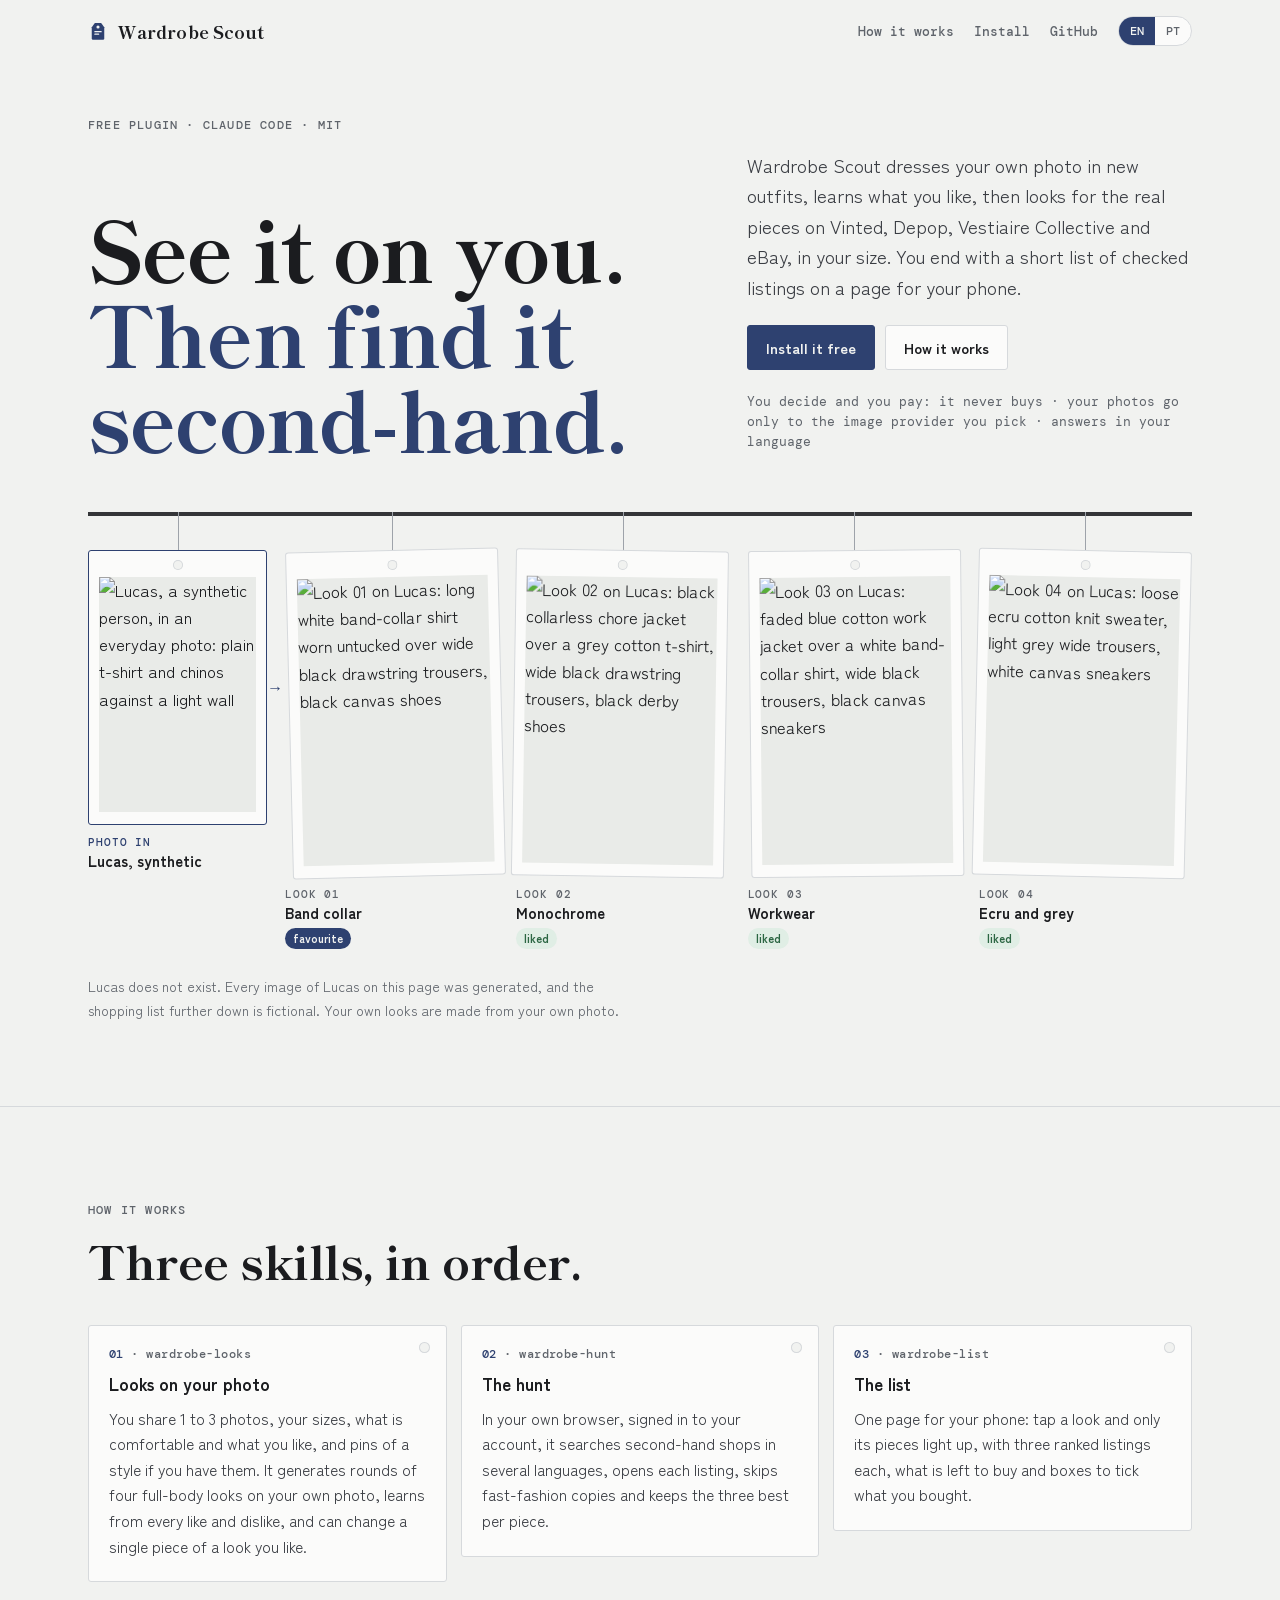
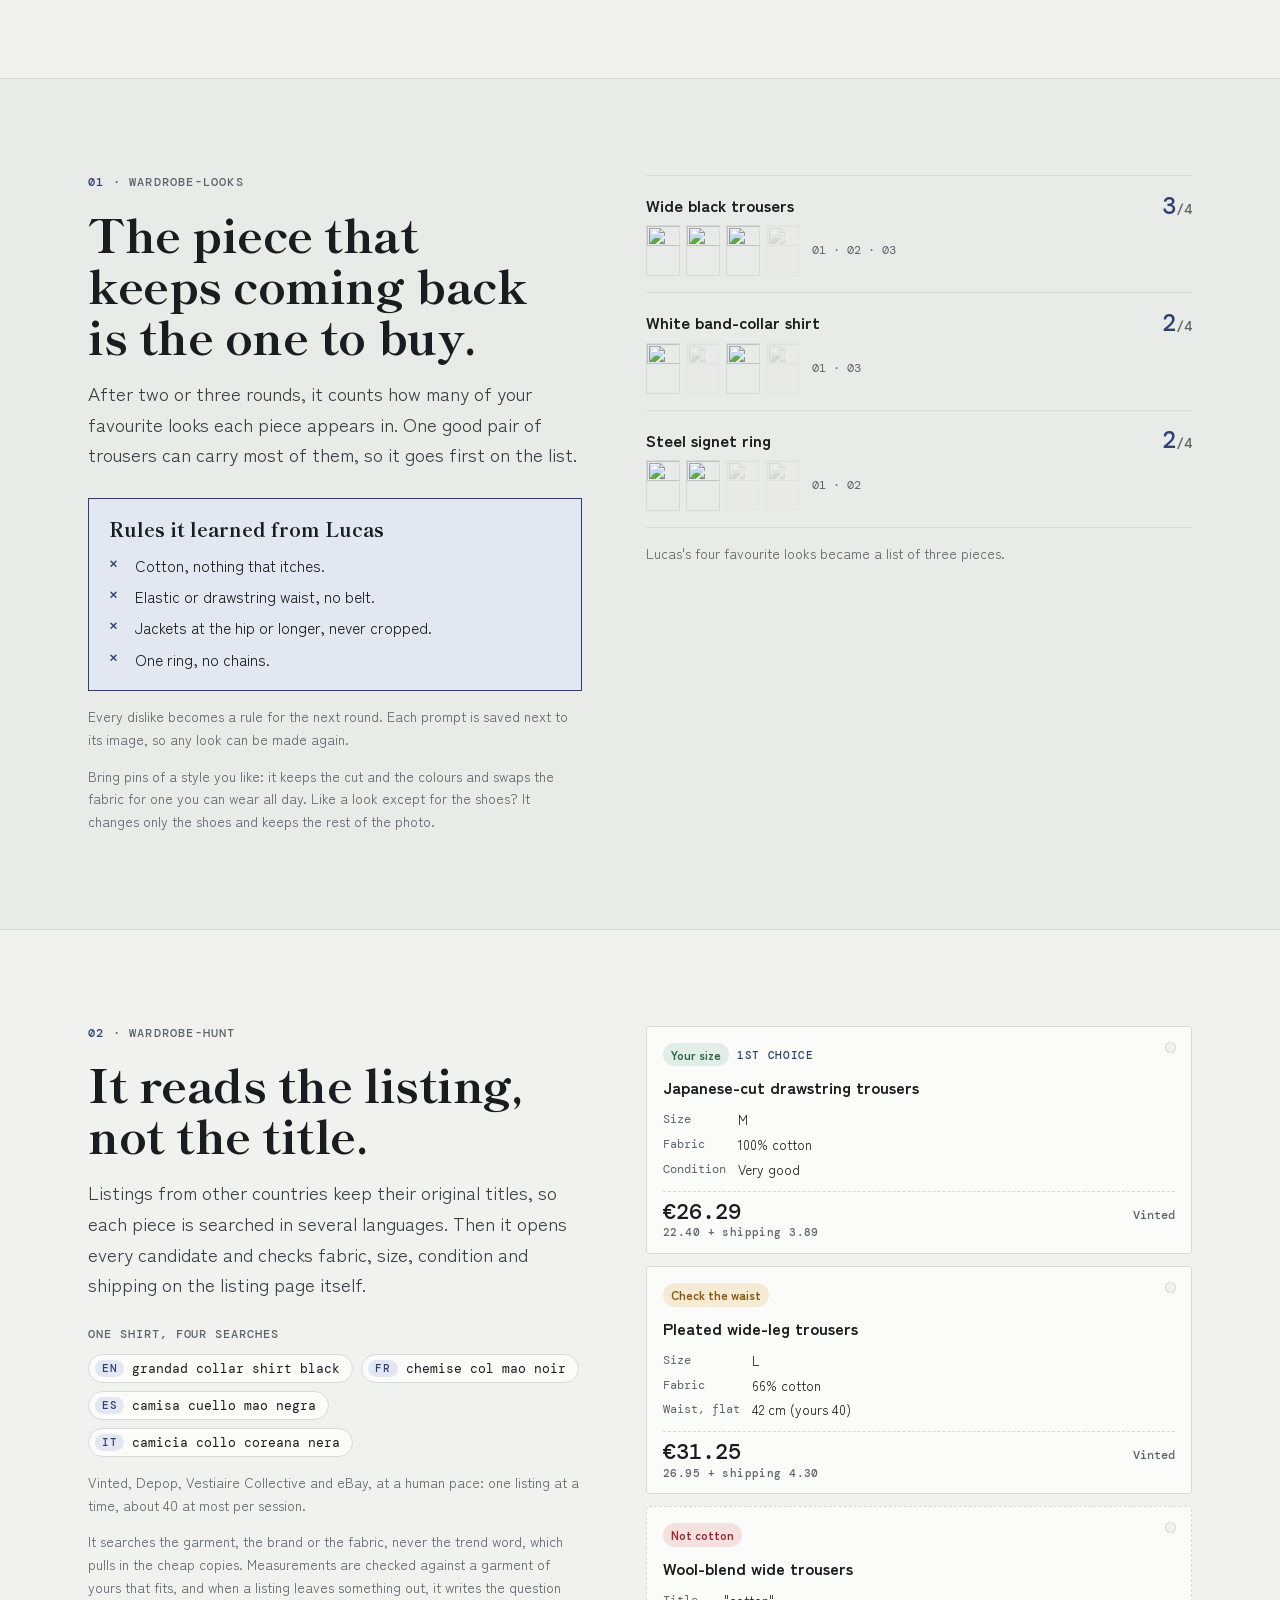
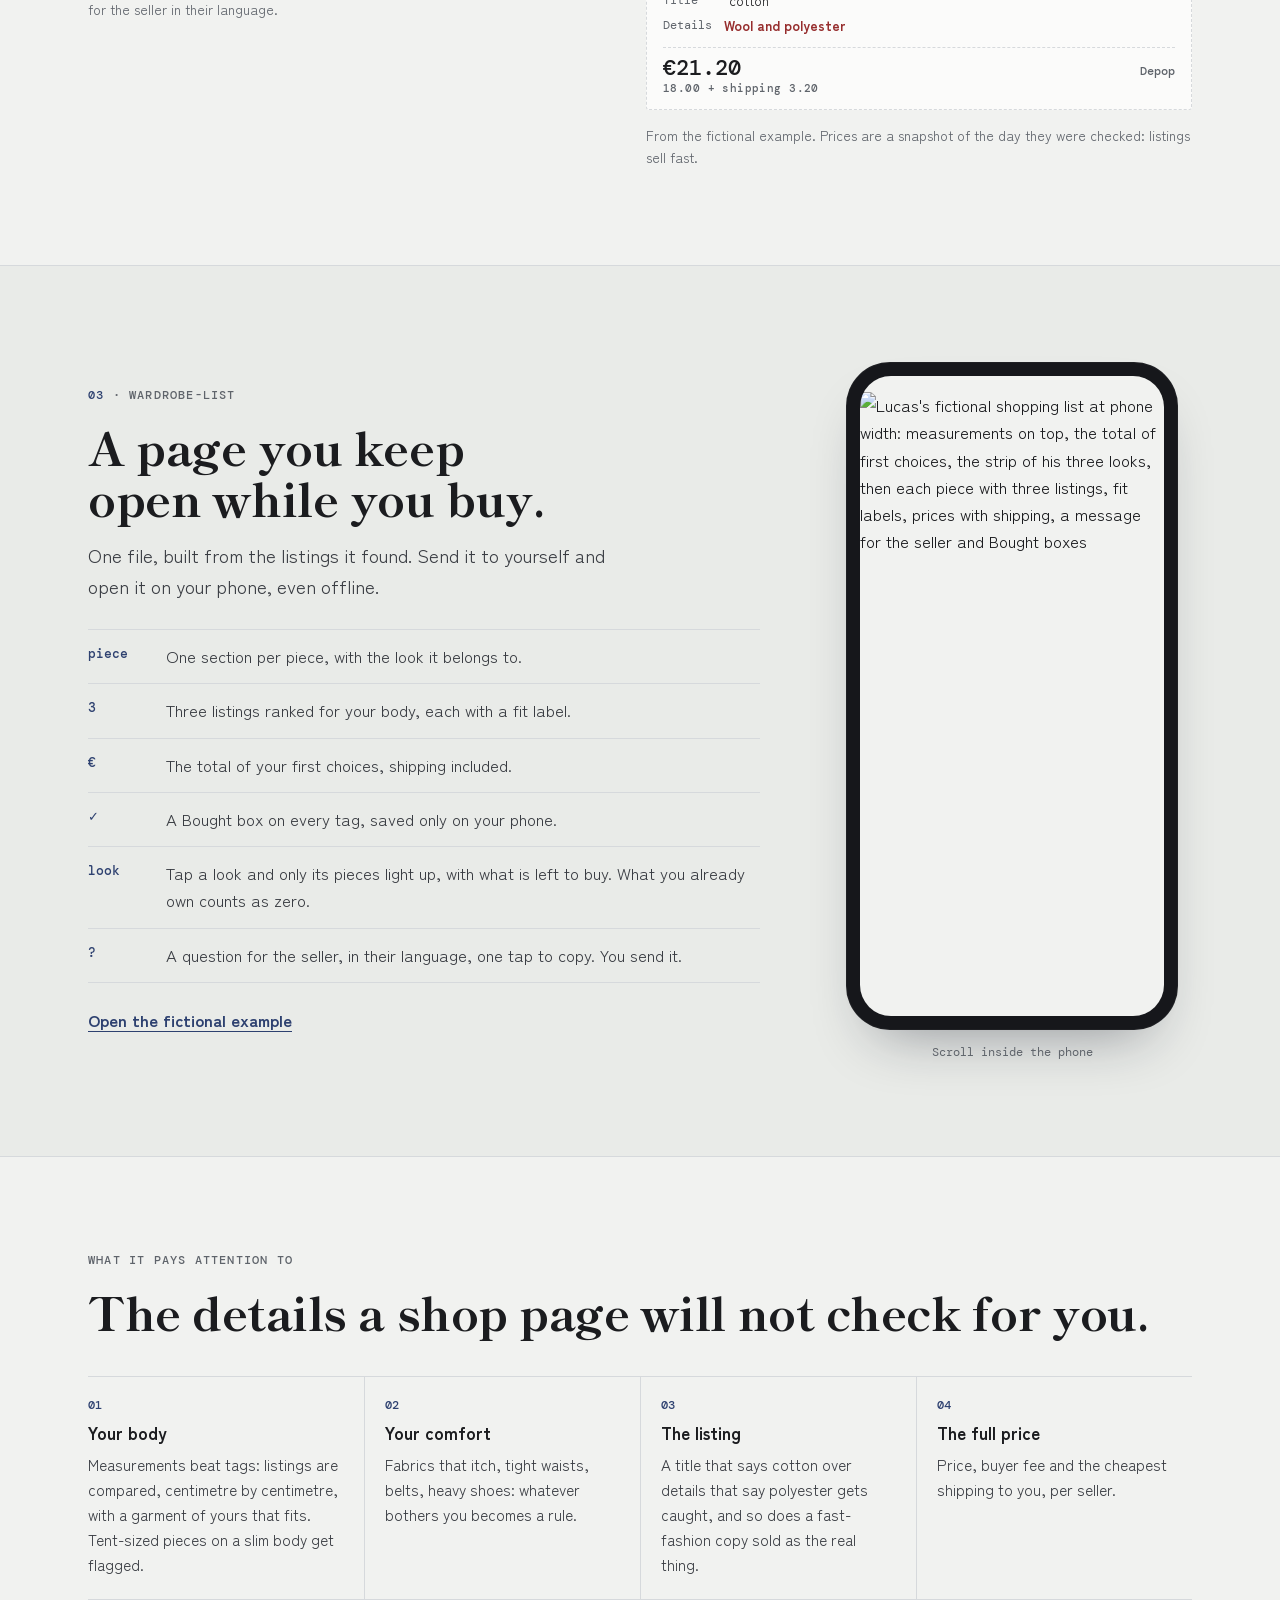
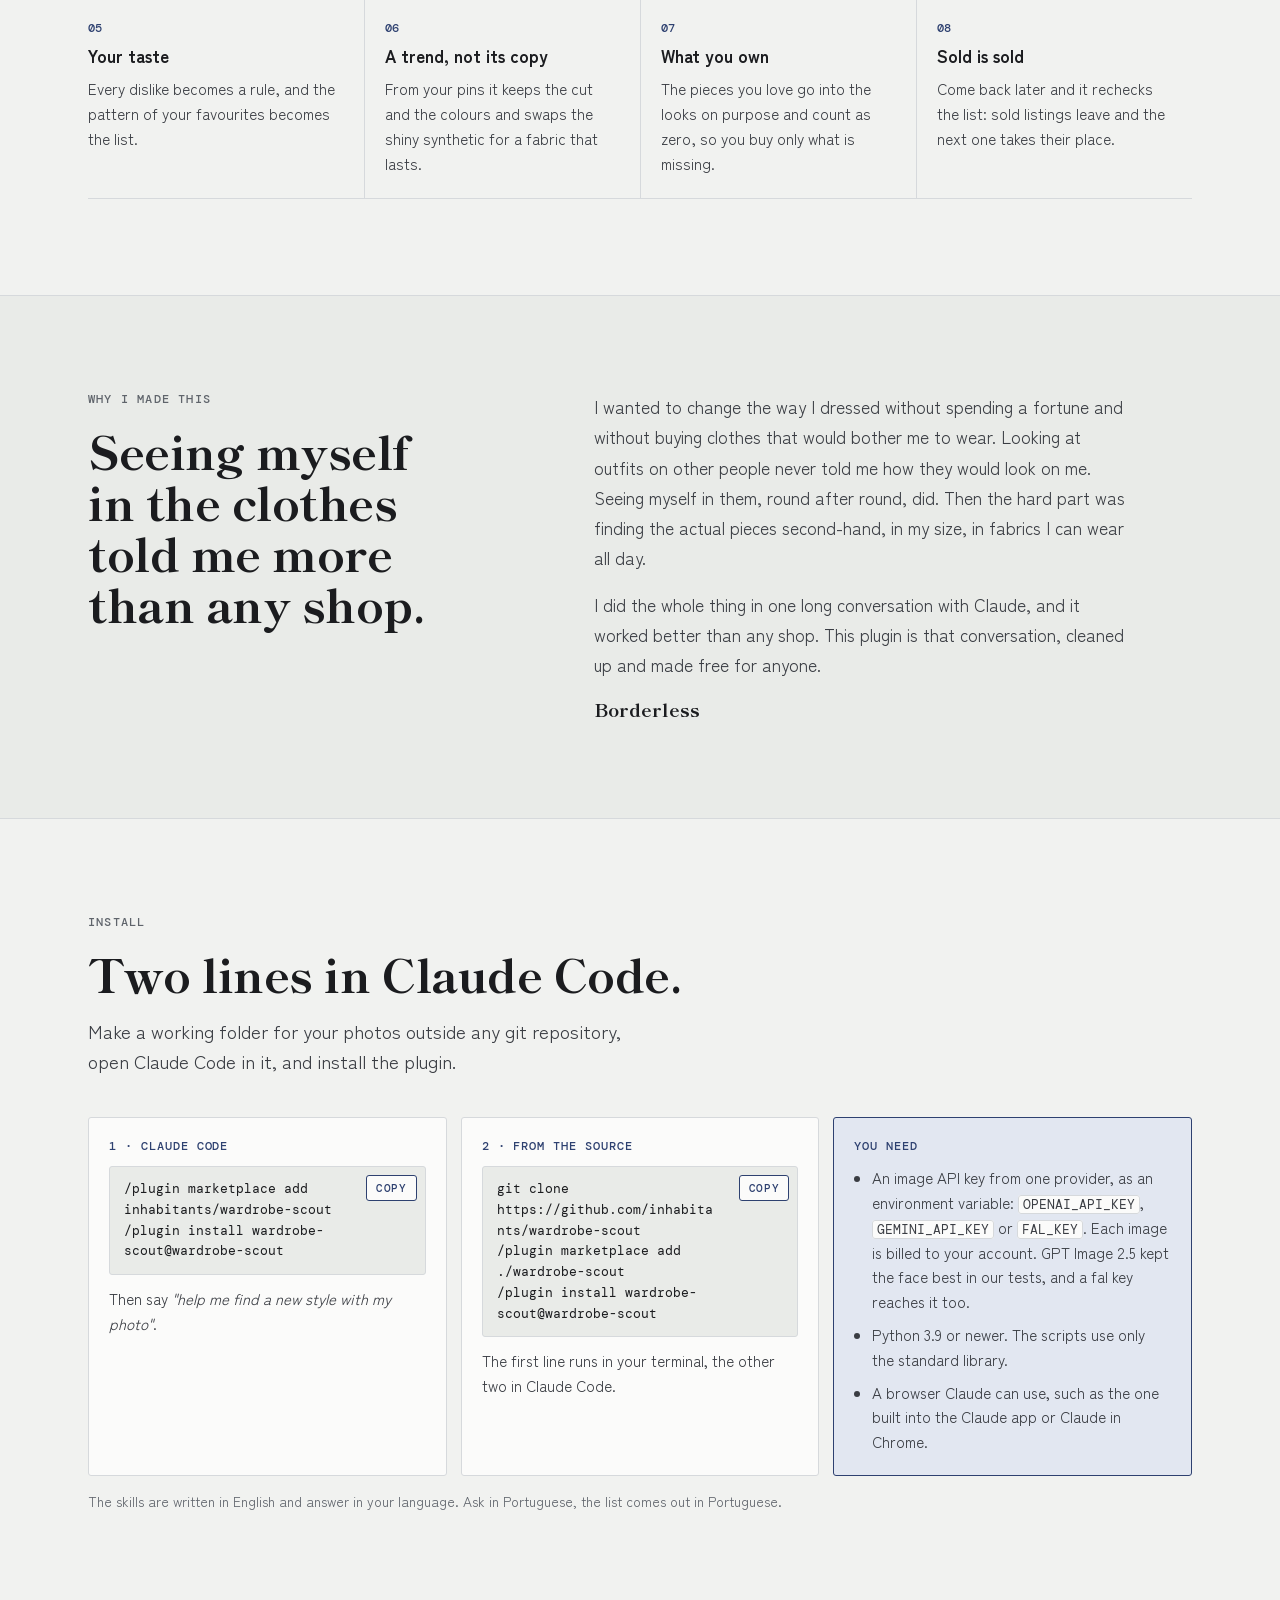
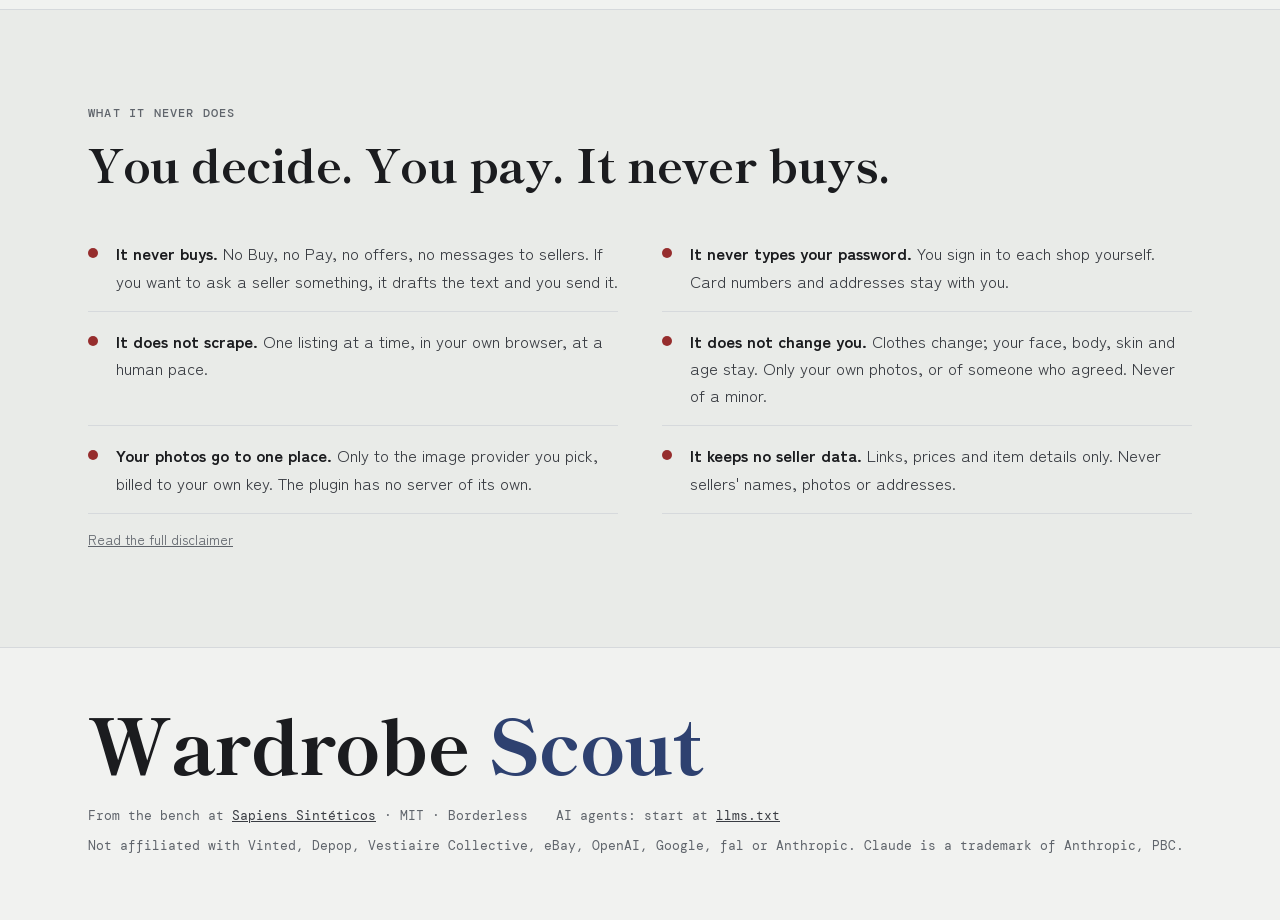
==== index.html @ 59f6eb9d "Wardrobe Scout 0.3.0: looks on your own photo, second-hand hunt in your browser, and a shopping list" ====
<!doctype html>
<html lang="en" data-lang="en">
<head>
<meta charset="utf-8">
<meta name="viewport" content="width=device-width, initial-scale=1, viewport-fit=cover">
<!-- Served at /wardrobe-scout (GitHub Pages at inhabitants.github.io/wardrobe-scout/, and any host that
     proxies it under the same path). A proxy that strips the trailing slash breaks relative files, so they
     get a base. Opened as a local file, it keeps relative paths. -->
<script>if (location.protocol !== 'file:') document.write('<base href="/wardrobe-scout/">');</script>
<link rel="canonical" href="https://inhabitants.github.io/wardrobe-scout/">
<title>Wardrobe Scout: see it on you, find it second-hand</title>
<meta name="description" content="A free Claude Code plugin that dresses your own photo in new outfits, learns what you like, finds the real pieces second-hand on Vinted, Depop, Vestiaire Collective and eBay, and hands you a shopping list page for your phone. It never buys anything.">
<meta property="og:title" content="Wardrobe Scout">
<meta property="og:description" content="See it on you. Then find it second-hand. A free plugin for Claude Code: looks on your own photo, real listings checked in your browser, a list for your phone.">
<meta property="og:image" content="https://inhabitants.github.io/wardrobe-scout/site/img/og.jpg">
<meta property="og:url" content="https://inhabitants.github.io/wardrobe-scout/">
<meta name="twitter:card" content="summary_large_image">
<meta name="theme-color" content="#F1F2F0" media="(prefers-color-scheme: light)">
<meta name="theme-color" content="#121317" media="(prefers-color-scheme: dark)">
<link rel="alternate" type="text/markdown" href="llms.txt" title="Instructions for AI agents">
<link rel="icon" href="data:image/svg+xml,%3Csvg xmlns='http://www.w3.org/2000/svg' viewBox='0 0 64 64'%3E%3Cpath d='M22 6h20l10 14v36a4 4 0 0 1-4 4H16a4 4 0 0 1-4-4V20z' fill='%232E4170'/%3E%3Ccircle cx='32' cy='19' r='5' fill='%23F1F2F0'/%3E%3Cpath d='M22 34h20M22 42h12' stroke='%23F1F2F0' stroke-width='4' stroke-linecap='round'/%3E%3C/svg%3E">
<link rel="preconnect" href="https://fonts.googleapis.com">
<link rel="preconnect" href="https://fonts.gstatic.com" crossorigin>
<link href="https://fonts.googleapis.com/css2?family=DM+Mono:wght@400;500&family=Shippori+Mincho:wght@600;800&family=Zen+Kaku+Gothic+New:wght@400;500;700&display=swap" rel="stylesheet">
<style>
  /* Layout: a rail of second-hand price tags. The hero hangs Lucas's photo and the four looks from one rod;
     each step below is a tag of its own, and the shopping list sits in a phone you can scroll.
     Tokens are the ones of templates/shopping-list.css, so the page and the list read as one thing. */
  :root{
    --paper:#F1F2F0; --paper-2:#E9EBE8; --card:#FBFBFA; --ink:#1B1C1F; --ink-2:#3A3D43; --muted:#5F646B; --rule:#D6D9DC;
    --indigo:#2E4170; --indigo-soft:#E2E7F1; --on-indigo:#F1F2F0;
    --ok:#2C6643; --ok-bg:#E0EEE5; --warn:#85560F; --warn-bg:#F5EAD4; --bad:#962D2D; --bad-bg:#F4E0DF;
    --string:#9EA3AA; --phone:#16171B;
    --display:"Shippori Mincho","Hiragino Mincho ProN","Yu Mincho",Georgia,serif;
    --body:"Zen Kaku Gothic New","Hiragino Sans","Segoe UI",system-ui,sans-serif;
    --mono:"DM Mono",ui-monospace,"SF Mono",Menlo,Consolas,monospace;
    --max:1160px;
    color-scheme:light;
  }
  @media (prefers-color-scheme: dark){
    :root:not([data-theme="light"]){
      --paper:#121317; --paper-2:#16181C; --card:#1B1D22; --ink:#E6E6E3; --ink-2:#C4C6C9; --muted:#9DA1A8; --rule:#2F3238;
      --indigo:#A3B5E3; --indigo-soft:#232A3E; --on-indigo:#121317;
      --ok:#8FCBA0; --ok-bg:#1D3326; --warn:#E2B566; --warn-bg:#392D17; --bad:#EE9C97; --bad-bg:#3C2321;
      --string:#565B63; --phone:#050608;
      color-scheme:dark;
    }
  }
  :root[data-theme="dark"]{
    --paper:#121317; --paper-2:#16181C; --card:#1B1D22; --ink:#E6E6E3; --ink-2:#C4C6C9; --muted:#9DA1A8; --rule:#2F3238;
    --indigo:#A3B5E3; --indigo-soft:#232A3E; --on-indigo:#121317;
    --ok:#8FCBA0; --ok-bg:#1D3326; --warn:#E2B566; --warn-bg:#392D17; --bad:#EE9C97; --bad-bg:#3C2321;
    --string:#565B63; --phone:#050608;
    color-scheme:dark;
  }
  *{box-sizing:border-box}
  html{scroll-behavior:smooth;scroll-padding-top:76px}
  body{margin:0;background:var(--paper);color:var(--ink);font:400 16.5px/1.65 var(--body);-webkit-font-smoothing:antialiased;overflow-x:hidden}
  img{max-width:100%;height:auto;display:block}
  a{color:inherit}
  [hidden]{display:none!important}
  html[data-lang="en"] [lang="pt"],html[data-lang="pt"] [lang="en"]{display:none!important}
  :focus-visible{outline:2px solid var(--indigo);outline-offset:3px;border-radius:3px}
  .wrap{max-width:var(--max);margin:0 auto;padding-left:max(16px,env(safe-area-inset-left,0px));padding-right:max(16px,env(safe-area-inset-right,0px))}
  @media (min-width:720px){.wrap{padding-left:28px;padding-right:28px}}
  .eyebrow{font:500 12px/1.3 var(--mono);letter-spacing:.1em;text-transform:uppercase;color:var(--muted);margin:0 0 16px}
  .eyebrow b{font-weight:500;color:var(--indigo)}
  h1,h2,h3{margin:0;text-wrap:balance}
  h1,h2{font-family:var(--display);font-weight:800;letter-spacing:-.01em}
  h2{font-size:clamp(1.9rem,4.2vw,2.9rem);line-height:1.1}
  h3{font-family:var(--body);font-weight:700;font-size:1.08rem;line-height:1.35}
  p{margin:0}
  .lead{font-size:clamp(1.04rem,1.5vw,1.16rem);color:var(--ink-2);max-width:60ch}
  code,.mono{font-family:var(--mono)}
  .num{font-family:var(--mono);font-variant-numeric:tabular-nums}

  /* nav */
  .nav{position:fixed;top:0;left:0;right:0;z-index:20;transition:background .25s,border-color .25s;border-bottom:1px solid transparent}
  .nav.scrolled{background:color-mix(in srgb,var(--paper) 88%,transparent);backdrop-filter:blur(10px);-webkit-backdrop-filter:blur(10px);border-color:var(--rule)}
  .nav .wrap{display:flex;align-items:center;justify-content:space-between;height:62px;gap:14px}
  .brand{display:flex;align-items:center;gap:10px;text-decoration:none;font:800 1.08rem var(--display);letter-spacing:.005em;white-space:nowrap}
  .brand svg{width:20px;height:20px;flex:none}
  .nav-links{display:flex;align-items:center;gap:20px;font:500 13px var(--mono)}
  .nav-links a{text-decoration:none;color:var(--muted)}
  .nav-links a:hover{color:var(--ink)}
  .lang{display:inline-flex;border:1px solid var(--rule);border-radius:99px;overflow:hidden;background:var(--card)}
  .lang button{background:none;border:0;color:var(--muted);font:500 12px var(--mono);padding:6px 11px;cursor:pointer}
  .lang button[aria-pressed="true"]{background:var(--indigo);color:var(--on-indigo)}
  @media (max-width:760px){.nav-links .hide-sm{display:none}}

  /* hero */
  .hero{padding:118px 0 0}
  .hero-text{display:grid;grid-template-columns:minmax(0,1.15fr) minmax(0,.85fr);gap:28px 56px;align-items:end}
  .hero h1{font-size:clamp(2.6rem,6.6vw,5.2rem);line-height:1.02}
  .hero h1 .turn{color:var(--indigo);display:block}
  .hero-side{display:grid;gap:22px;padding-bottom:8px}
  .hero-actions{display:flex;flex-wrap:wrap;gap:10px}
  .btn{display:inline-flex;align-items:center;gap:8px;border-radius:3px;padding:11px 18px;font:700 14.5px var(--body);text-decoration:none;border:1px solid var(--indigo);transition:filter .2s,border-color .2s}
  .btn.primary{background:var(--indigo);color:var(--on-indigo)}
  .btn.primary:hover{filter:brightness(1.12)}
  .btn.ghost{color:var(--ink);border-color:var(--rule);background:var(--card)}
  .btn.ghost:hover{border-color:var(--indigo)}
  .meta{font:400 12.5px/1.6 var(--mono);color:var(--muted)}
  @media (max-width:860px){.hero-text{grid-template-columns:1fr}.hero{padding-top:100px}}

  /* the rail: a rod, strings and tags */
  .rail-scroll{margin-top:52px;overflow-x:auto;overscroll-behavior-x:contain;scrollbar-width:none;scroll-snap-type:x mandatory;padding-bottom:6px}
  .rail-scroll::-webkit-scrollbar{display:none}
  .rail{position:relative;display:grid;grid-template-columns:.84fr repeat(4,1fr);gap:18px;padding-top:38px;min-width:0}
  .rail::before{content:"";position:absolute;top:0;left:-6px;right:-6px;height:4px;border-radius:2px;background:var(--ink);opacity:.88}
  .hang{position:relative;margin:0;scroll-snap-align:center;min-width:0}
  .hang::before{content:"";position:absolute;left:50%;top:-38px;height:52px;width:1px;background:var(--string)}
  .hang .tagcard{position:relative;background:var(--card);border:1px solid var(--rule);border-radius:3px;padding:26px 10px 12px;transform-origin:50% 0;transition:transform .5s cubic-bezier(.3,.7,.3,1)}
  .hang .tagcard::before{content:"";position:absolute;top:9px;left:50%;width:10px;height:10px;margin-left:-5px;border-radius:50%;background:var(--paper);box-shadow:inset 0 0 0 1px var(--rule)}
  .hang:nth-child(2) .tagcard{transform:rotate(-1.4deg)}
  .hang:nth-child(3) .tagcard{transform:rotate(.9deg)}
  .hang:nth-child(4) .tagcard{transform:rotate(-.6deg)}
  .hang:nth-child(5) .tagcard{transform:rotate(1.3deg)}
  .hang:hover .tagcard{transform:rotate(0deg)}
  .hang img{width:100%;aspect-ratio:2/3;object-fit:cover;background:var(--paper-2)}
  .hang figcaption{margin-top:10px;display:grid;gap:2px}
  .hang .n{font:500 11px var(--mono);letter-spacing:.08em;text-transform:uppercase;color:var(--muted)}
  .hang .t{font-weight:700;font-size:.95rem;line-height:1.3}
  .hang .s{justify-self:start;font-size:11.5px;font-weight:700;padding:1px 8px;border-radius:99px;color:var(--ok);background:var(--ok-bg);margin-top:4px}
  .hang .s.fav{color:var(--on-indigo);background:var(--indigo)}
  .hang.in .tagcard{border-color:var(--indigo)}
  .hang.in .n{color:var(--indigo)}
  .hang.in .arrow{position:absolute;right:-18px;top:50%;width:18px;margin-top:-10px;text-align:center;font:500 16px/20px var(--mono);color:var(--indigo)}
  .rail-note{margin-top:20px;font-size:.88rem;color:var(--muted);max-width:70ch}
  @media (max-width:860px){
    .rail-scroll{margin-left:calc(-1 * max(16px,env(safe-area-inset-left,0px)));margin-right:calc(-1 * max(16px,env(safe-area-inset-right,0px)));padding-left:max(16px,env(safe-area-inset-left,0px));padding-right:max(16px,env(safe-area-inset-right,0px));scroll-padding-inline:16px}
    .rail{grid-template-columns:repeat(5,min(46vw,210px));width:max-content}
  }
  @media (prefers-reduced-motion:reduce){.hang .tagcard{transition:none}html{scroll-behavior:auto}}

  section{padding:96px 0;border-top:1px solid var(--rule)}
  section.alt{background:var(--paper-2)}
  @media (max-width:720px){section{padding:68px 0}}
  .hero + section{margin-top:84px}

  /* steps overview */
  .steps{list-style:none;margin:40px 0 0;padding:0;display:grid;grid-template-columns:repeat(3,minmax(0,1fr));gap:14px}
  .step{position:relative;background:var(--card);border:1px solid var(--rule);border-radius:3px;padding:20px 20px 22px;display:grid;gap:10px;align-content:start;text-decoration:none}
  .step::before{content:"";position:absolute;top:16px;right:16px;width:11px;height:11px;border-radius:50%;background:var(--paper);box-shadow:inset 0 0 0 1px var(--rule)}
  .step .k{font:500 12px var(--mono);color:var(--indigo);letter-spacing:.04em}
  .step .k span{color:var(--muted)}
  .step p{color:var(--ink-2);font-size:.97rem}
  .step:hover{border-color:var(--indigo)}
  @media (max-width:860px){.steps{grid-template-columns:1fr}}

  /* two-column detail */
  .split{display:grid;grid-template-columns:minmax(0,.95fr) minmax(0,1.05fr);gap:48px 64px;align-items:start}
  .split .lead{margin-top:18px}
  @media (max-width:900px){.split{grid-template-columns:1fr}}

  /* piece counter */
  .count{margin:0;display:grid;border-top:1px solid var(--rule)}
  .count > div{display:grid;grid-template-columns:minmax(0,1fr) auto;gap:6px 18px;align-items:center;padding:16px 0;border-bottom:1px solid var(--rule)}
  .count dt{font-weight:700}
  .count dd{margin:0}
  .count .frac{font:500 1.5rem/1 var(--mono);font-variant-numeric:tabular-nums;color:var(--indigo)}
  .count .frac small{font-size:.9rem;color:var(--muted)}
  .thumbs{grid-column:1 / -1;display:flex;gap:6px;align-items:center}
  .thumbs img{width:34px;aspect-ratio:2/3;object-fit:cover;object-position:50% 30%;border:1px solid var(--rule);background:var(--paper-2)}
  .thumbs img.off{opacity:.22;filter:grayscale(1)}
  .thumbs span{font:400 11.5px var(--mono);color:var(--muted);margin-left:6px}
  .rules-learned{margin-top:28px;border:1px solid var(--indigo);background:var(--indigo-soft);padding:18px 20px;display:grid;gap:10px}
  .rules-learned h3{font-family:var(--display);font-weight:800;font-size:1.2rem}
  .rules-learned ul{margin:0;padding:0;list-style:none;display:grid;gap:6px}
  .rules-learned li{display:grid;grid-template-columns:18px 1fr;gap:8px;font-size:.96rem}
  .rules-learned li::before{content:"\00D7";font:500 15px/1.5 var(--mono);color:var(--indigo)}
  .caption{margin-top:14px;font-size:.86rem;color:var(--muted)}

  /* hunt */
  .words{display:grid;gap:8px;margin-top:26px}
  .words h3{font:500 12px var(--mono);letter-spacing:.08em;text-transform:uppercase;color:var(--muted);margin-bottom:4px}
  .words ul{list-style:none;margin:0;padding:0;display:flex;flex-wrap:wrap;gap:8px}
  .words li{display:inline-flex;align-items:center;gap:8px;border:1px solid var(--rule);background:var(--card);border-radius:99px;padding:5px 12px 5px 6px;font:400 13px var(--mono)}
  .words li b{font:500 10.5px var(--mono);letter-spacing:.06em;background:var(--indigo-soft);color:var(--indigo);border-radius:99px;padding:2px 7px}
  .tags{list-style:none;margin:0;padding:0;display:grid;gap:12px}
  .tag{position:relative;background:var(--card);border:1px solid var(--rule);border-radius:3px;padding:16px 16px 14px;display:grid;gap:10px;min-width:0}
  .tag::before{content:"";position:absolute;top:15px;right:15px;width:11px;height:11px;border-radius:50%;background:var(--paper);box-shadow:inset 0 0 0 1px var(--rule)}
  .tag-top{display:flex;flex-wrap:wrap;gap:8px;align-items:center;padding-right:22px}
  .fit{font-size:12px;font-weight:700;padding:2px 8px;border-radius:99px;white-space:nowrap}
  .fit.ok{color:var(--ok);background:var(--ok-bg)}
  .fit.warn{color:var(--warn);background:var(--warn-bg)}
  .fit.bad{color:var(--bad);background:var(--bad-bg)}
  .pick{font:500 11px var(--mono);letter-spacing:.06em;text-transform:uppercase;color:var(--indigo)}
  .tag h3{font-size:1.02rem}
  .specs{margin:0;display:grid;grid-template-columns:auto minmax(0,1fr);gap:2px 12px;font-size:13.5px}
  .specs dt{color:var(--muted);font:400 12px/1.9 var(--mono)}
  .specs dd{margin:0}
  .specs .lie{color:var(--bad);font-weight:700}
  .tag-foot{display:flex;flex-wrap:wrap;justify-content:space-between;align-items:baseline;gap:10px;padding-top:10px;border-top:1px dashed var(--rule)}
  .price{font:500 1.35rem/1 var(--mono);font-variant-numeric:tabular-nums}
  .price small{display:block;font-size:10.5px;color:var(--muted);letter-spacing:.04em;margin-top:5px}
  .store{font:500 12px var(--mono);color:var(--muted)}
  .tag.is-bad{border-style:dashed}

  /* phone */
  .list-split{display:grid;grid-template-columns:minmax(0,1fr) 360px;gap:48px 72px;align-items:center}
  .phone{width:min(332px,100%);margin:0 auto;border-radius:44px;padding:14px;background:var(--phone);box-shadow:0 30px 60px -30px rgba(20,24,40,.45),0 0 0 1px rgba(255,255,255,.04) inset}
  .phone .screen{position:relative;border-radius:31px;overflow-y:auto;overscroll-behavior:contain;height:min(640px,78vh);padding-top:16px;background:var(--paper);scrollbar-width:none}
  .phone .screen::-webkit-scrollbar{display:none}
  .phone .screen img{width:100%;height:auto}
  .phone-hint{margin-top:14px;text-align:center;font:400 12px var(--mono);color:var(--muted)}
  .facts{list-style:none;margin:28px 0 0;padding:0;display:grid;gap:0;border-top:1px solid var(--rule)}
  .facts li{display:grid;grid-template-columns:64px 1fr;gap:14px;padding:13px 0;border-bottom:1px solid var(--rule);color:var(--ink-2)}
  .facts li b{font:500 13px/1.7 var(--mono);color:var(--indigo)}
  .link{display:inline-flex;margin-top:24px;font-weight:700;color:var(--indigo);text-underline-offset:4px}
  @media (max-width:900px){.list-split{grid-template-columns:1fr}}

  /* attention */
  .attn{margin:40px 0 0;padding:0;list-style:none;display:grid;grid-template-columns:repeat(4,minmax(0,1fr));gap:0;border-top:1px solid var(--rule)}
  .attn li{padding:20px 20px 22px 0;display:grid;gap:8px;align-content:start;border-bottom:1px solid var(--rule)}
  .attn li + li{padding-left:20px;border-left:1px solid var(--rule)}
  .attn li:nth-child(4n+1){padding-left:0;border-left:0}
  .attn .i{font:500 12px var(--mono);color:var(--indigo)}
  .attn p{font-size:.95rem;color:var(--ink-2)}
  @media (max-width:1000px){.attn{grid-template-columns:repeat(2,minmax(0,1fr))}.attn li + li{padding-left:0;border-left:0}.attn li:nth-child(even){padding-left:20px;border-left:1px solid var(--rule)}}
  @media (max-width:560px){.attn{grid-template-columns:1fr}.attn li:nth-child(even){padding-left:0;border-left:0}}

  /* story */
  .story{display:grid;grid-template-columns:minmax(0,.85fr) minmax(0,1.15fr);gap:28px 64px;align-items:start}
  .story .quote p{font:400 1.08rem/1.75 var(--body);color:var(--ink-2);margin-bottom:16px;max-width:60ch}
  .story .quote .sign{font:800 1.15rem var(--display);color:var(--ink);margin:4px 0 0}
  @media (max-width:900px){.story{grid-template-columns:1fr}}

  /* install */
  .doors{display:grid;grid-template-columns:repeat(3,minmax(0,1fr));gap:14px;margin-top:40px}
  .door{background:var(--card);border:1px solid var(--rule);border-radius:3px;padding:20px;display:grid;gap:12px;align-content:start;min-width:0}
  .door .n{font:500 12px var(--mono);letter-spacing:.08em;text-transform:uppercase;color:var(--indigo)}
  .door p,.door li{font-size:.94rem;color:var(--ink-2)}
  .door ul{margin:0;padding-left:1.1em;display:grid;gap:8px}
  .door.need{background:var(--indigo-soft);border-color:var(--indigo)}
  .door code{font-size:.86em;background:var(--card);border:1px solid var(--rule);border-radius:3px;padding:0 4px}
  .line{position:relative;background:var(--paper-2);border:1px solid var(--rule);border-radius:3px;padding:12px 14px;padding-right:80px;font:400 12.6px/1.65 var(--mono);color:var(--ink);white-space:pre-wrap;overflow-wrap:anywhere;margin:0}
  .copy{position:absolute;top:8px;right:8px;background:var(--card);border:1px solid var(--indigo);color:var(--indigo);font:500 11px var(--mono);text-transform:uppercase;letter-spacing:.06em;padding:5px 9px;border-radius:3px;cursor:pointer}
  .copy:hover{background:var(--indigo);color:var(--on-indigo)}
  .say{font-style:italic}
  @media (max-width:960px){.doors{grid-template-columns:1fr}}

  /* rules */
  .rules{margin-top:36px;display:grid;grid-template-columns:repeat(2,minmax(0,1fr));gap:0 44px}
  .rule{display:grid;grid-template-columns:14px 1fr;gap:14px;padding:16px 0;border-bottom:1px solid var(--rule);color:var(--ink-2)}
  .rule::before{content:"";width:10px;height:10px;border-radius:50%;background:var(--bad);margin-top:8px}
  .rule b{color:var(--ink);font-weight:700}
  @media (max-width:820px){.rules{grid-template-columns:1fr}}

  footer{border-top:1px solid var(--rule);padding:56px 0 calc(64px + env(safe-area-inset-bottom,0px))}
  footer .big{font:800 clamp(2.4rem,7vw,4.8rem)/1 var(--display);letter-spacing:-.01em;margin-bottom:26px}
  footer .big .turn{color:var(--indigo)}
  .foot{display:flex;flex-wrap:wrap;gap:10px 28px;font:400 12.5px/1.6 var(--mono);color:var(--muted)}
  .foot a{color:var(--ink-2)}
</style>
</head>
<body>

<header class="nav" id="nav">
  <div class="wrap">
    <a class="brand" href="#top" aria-label="Wardrobe Scout">
      <svg viewBox="0 0 64 64" aria-hidden="true"><path d="M22 6h20l10 14v36a4 4 0 0 1-4 4H16a4 4 0 0 1-4-4V20z" fill="var(--indigo)"/><circle cx="32" cy="19" r="5" fill="var(--paper)"/><path d="M22 34h20M22 42h12" stroke="var(--paper)" stroke-width="4" stroke-linecap="round"/></svg>
      Wardrobe Scout
    </a>
    <nav class="nav-links" aria-label="Sections">
      <a class="hide-sm" href="#how"><span lang="en">How it works</span><span lang="pt">Como funciona</span></a>
      <a class="hide-sm" href="#install"><span lang="en">Install</span><span lang="pt">Instalar</span></a>
      <a href="https://github.com/inhabitants/wardrobe-scout">GitHub</a>
      <span class="lang" role="group" aria-label="Language">
        <button type="button" data-set-lang="en" aria-pressed="true">EN</button>
        <button type="button" data-set-lang="pt" aria-pressed="false">PT</button>
      </span>
    </nav>
  </div>
</header>

<main id="top">

<!-- ================= HERO ================= -->
<div class="hero">
  <div class="wrap">
    <p class="eyebrow"><span lang="en">Free plugin · Claude Code · MIT</span><span lang="pt">Plugin grátis · Claude Code · MIT</span></p>
    <div class="hero-text">
      <h1>
        <span lang="en">See it on you. <span class="turn">Then find it second-hand.</span></span>
        <span lang="pt">Veja em você. <span class="turn">Depois ache usado.</span></span>
      </h1>
      <div class="hero-side">
        <p class="lead">
          <span lang="en">Wardrobe Scout dresses your own photo in new outfits, learns what you like, then looks for the real pieces on Vinted, Depop, Vestiaire Collective and eBay, in your size. You end with a short list of checked listings on a page for your phone.</span>
          <span lang="pt">O Wardrobe Scout veste a sua própria foto com roupas novas, aprende do que você gosta e depois procura as peças de verdade no Vinted, Depop, Vestiaire Collective e eBay, no seu tamanho. No fim você tem uma lista curta de anúncios conferidos, numa página pro celular.</span>
        </p>
        <div class="hero-actions">
          <a class="btn primary" href="#install"><span lang="en">Install it free</span><span lang="pt">Instalar de graça</span></a>
          <a class="btn ghost" href="#how"><span lang="en">How it works</span><span lang="pt">Como funciona</span></a>
        </div>
        <p class="meta"><span lang="en">You decide and you pay: it never buys · your photos go only to the image provider you pick · answers in your language</span><span lang="pt">Você decide e paga: ele nunca compra · as fotos vão só pro provedor de imagem que você escolher · responde na sua língua</span></p>
      </div>
    </div>

    <div class="rail-scroll" tabindex="0" aria-label="Lucas's photo and four looks">
      <div class="rail">
        <figure class="hang in">
          <div class="tagcard">
            <img src="site/img/lucas.webp" width="800" height="1200" fetchpriority="high"
              alt="Lucas, a synthetic person, in an everyday photo: plain t-shirt and chinos against a light wall">
            <span class="arrow" aria-hidden="true">&rarr;</span>
          </div>
          <figcaption>
            <span class="n"><span lang="en">Photo in</span><span lang="pt">Foto de entrada</span></span>
            <span class="t"><span lang="en">Lucas, synthetic</span><span lang="pt">Lucas, sintético</span></span>
          </figcaption>
        </figure>
        <figure class="hang">
          <div class="tagcard">
            <img src="site/img/look-01.webp" width="800" height="1200" fetchpriority="high"
              alt="Look 01 on Lucas: long white band-collar shirt worn untucked over wide black drawstring trousers, black canvas shoes">
          </div>
          <figcaption>
            <span class="n"><span lang="en">Look 01</span><span lang="pt">Look 01</span></span>
            <span class="t"><span lang="en">Band collar</span><span lang="pt">Gola padre</span></span>
            <span class="s fav"><span lang="en">favourite</span><span lang="pt">favorito</span></span>
          </figcaption>
        </figure>
        <figure class="hang">
          <div class="tagcard">
            <img src="site/img/look-02.webp" width="800" height="1200" loading="lazy"
              alt="Look 02 on Lucas: black collarless chore jacket over a grey cotton t-shirt, wide black drawstring trousers, black derby shoes">
          </div>
          <figcaption>
            <span class="n">Look 02</span>
            <span class="t"><span lang="en">Monochrome</span><span lang="pt">Monocromo</span></span>
            <span class="s"><span lang="en">liked</span><span lang="pt">curtiu</span></span>
          </figcaption>
        </figure>
        <figure class="hang">
          <div class="tagcard">
            <img src="site/img/look-03.webp" width="800" height="1200" loading="lazy"
              alt="Look 03 on Lucas: faded blue cotton work jacket over a white band-collar shirt, wide black trousers, black canvas sneakers">
          </div>
          <figcaption>
            <span class="n">Look 03</span>
            <span class="t"><span lang="en">Workwear</span><span lang="pt">Roupa de trabalho</span></span>
            <span class="s"><span lang="en">liked</span><span lang="pt">curtiu</span></span>
          </figcaption>
        </figure>
        <figure class="hang">
          <div class="tagcard">
            <img src="site/img/look-04.webp" width="800" height="1200" loading="lazy"
              alt="Look 04 on Lucas: loose ecru cotton knit sweater, light grey wide trousers, white canvas sneakers">
          </div>
          <figcaption>
            <span class="n">Look 04</span>
            <span class="t"><span lang="en">Ecru and grey</span><span lang="pt">Cru e cinza</span></span>
            <span class="s"><span lang="en">liked</span><span lang="pt">curtiu</span></span>
          </figcaption>
        </figure>
      </div>
    </div>
    <p class="rail-note"><span lang="en">Lucas does not exist. Every image of Lucas on this page was generated, and the shopping list further down is fictional. Your own looks are made from your own photo.</span><span lang="pt">O Lucas não existe. Toda imagem do Lucas nesta página foi gerada, e a lista de compras mais abaixo é fictícia. Os seus looks saem da sua própria foto.</span></p>
  </div>
</div>

<!-- ================= HOW ================= -->
<section id="how">
  <div class="wrap">
    <p class="eyebrow"><span lang="en">How it works</span><span lang="pt">Como funciona</span></p>
    <h2><span lang="en">Three skills, in order.</span><span lang="pt">Três skills, em ordem.</span></h2>
    <ol class="steps">
      <li><a class="step" href="#looks">
        <span class="k">01 <span>· wardrobe-looks</span></span>
        <h3><span lang="en">Looks on your photo</span><span lang="pt">Looks na sua foto</span></h3>
        <p><span lang="en">You share 1 to 3 photos, your sizes, what is comfortable and what you like, and pins of a style if you have them. It generates rounds of four full-body looks on your own photo, learns from every like and dislike, and can change a single piece of a look you like.</span><span lang="pt">Você manda de 1 a 3 fotos, seus tamanhos, o que é confortável e do que gosta, e pins de um estilo, se tiver. Ele gera rodadas de quatro looks de corpo inteiro na sua foto, aprende com cada curtida e cada recusa, e troca uma peça só de um look que você curtiu.</span></p>
      </a></li>
      <li><a class="step" href="#hunt">
        <span class="k">02 <span>· wardrobe-hunt</span></span>
        <h3><span lang="en">The hunt</span><span lang="pt">A caça</span></h3>
        <p><span lang="en">In your own browser, signed in to your account, it searches second-hand shops in several languages, opens each listing, skips fast-fashion copies and keeps the three best per piece.</span><span lang="pt">No seu navegador, logado na sua conta, ele procura em lojas de usados em várias línguas, abre cada anúncio, descarta cópia de fast fashion e fica com os três melhores de cada peça.</span></p>
      </a></li>
      <li><a class="step" href="#list">
        <span class="k">03 <span>· wardrobe-list</span></span>
        <h3><span lang="en">The list</span><span lang="pt">A lista</span></h3>
        <p><span lang="en">One page for your phone: tap a look and only its pieces light up, with three ranked listings each, what is left to buy and boxes to tick what you bought.</span><span lang="pt">Uma página pro celular: toca num look e só as peças dele acendem, com três anúncios em ordem cada, o que falta comprar e caixas pra marcar o que você comprou.</span></p>
      </a></li>
    </ol>
  </div>
</section>

<!-- ================= 01 LOOKS ================= -->
<section id="looks" class="alt">
  <div class="wrap split">
    <div>
      <p class="eyebrow"><b>01</b> · wardrobe-looks</p>
      <h2><span lang="en">The piece that keeps coming back is the one to buy.</span><span lang="pt">A peça que volta em todo look é a que vale comprar.</span></h2>
      <p class="lead"><span lang="en">After two or three rounds, it counts how many of your favourite looks each piece appears in. One good pair of trousers can carry most of them, so it goes first on the list.</span><span lang="pt">Depois de duas ou três rodadas, ele conta em quantos dos seus looks favoritos cada peça aparece. Uma boa calça pode sustentar a maioria deles, então ela entra primeiro na lista.</span></p>
      <div class="rules-learned">
        <h3><span lang="en">Rules it learned from Lucas</span><span lang="pt">Regras que ele aprendeu com o Lucas</span></h3>
        <ul>
          <li><span lang="en">Cotton, nothing that itches.</span><span lang="pt">Algodão, nada que pinica.</span></li>
          <li><span lang="en">Elastic or drawstring waist, no belt.</span><span lang="pt">Cintura de elástico ou cordão, sem cinto.</span></li>
          <li><span lang="en">Jackets at the hip or longer, never cropped.</span><span lang="pt">Jaqueta no quadril ou mais longa, nunca curta.</span></li>
          <li><span lang="en">One ring, no chains.</span><span lang="pt">Um anel, nada de corrente.</span></li>
        </ul>
      </div>
      <p class="caption"><span lang="en">Every dislike becomes a rule for the next round. Each prompt is saved next to its image, so any look can be made again.</span><span lang="pt">Cada recusa vira regra pra próxima rodada. Cada prompt fica salvo ao lado da imagem, então qualquer look pode ser refeito.</span></p>
      <p class="caption"><span lang="en">Bring pins of a style you like: it keeps the cut and the colours and swaps the fabric for one you can wear all day. Like a look except for the shoes? It changes only the shoes and keeps the rest of the photo.</span><span lang="pt">Traz pins de um estilo que você curte: ele mantém o corte e as cores e troca o tecido por um que você aguenta o dia inteiro. Curtiu o look menos o sapato? Ele troca só o sapato e mantém o resto da foto.</span></p>
    </div>
    <div>
      <dl class="count">
        <div>
          <dt><span lang="en">Wide black trousers</span><span lang="pt">Calça preta larga</span></dt>
          <dd class="frac">3<small>/4</small></dd>
          <dd class="thumbs" aria-hidden="true">
            <img src="site/img/look-01.webp" width="800" height="1200" loading="lazy" alt="">
            <img src="site/img/look-02.webp" width="800" height="1200" loading="lazy" alt="">
            <img src="site/img/look-03.webp" width="800" height="1200" loading="lazy" alt="">
            <img class="off" src="site/img/look-04.webp" width="800" height="1200" loading="lazy" alt="">
            <span>01 · 02 · 03</span>
          </dd>
        </div>
        <div>
          <dt><span lang="en">White band-collar shirt</span><span lang="pt">Camisa branca de gola padre</span></dt>
          <dd class="frac">2<small>/4</small></dd>
          <dd class="thumbs" aria-hidden="true">
            <img src="site/img/look-01.webp" width="800" height="1200" loading="lazy" alt="">
            <img class="off" src="site/img/look-02.webp" width="800" height="1200" loading="lazy" alt="">
            <img src="site/img/look-03.webp" width="800" height="1200" loading="lazy" alt="">
            <img class="off" src="site/img/look-04.webp" width="800" height="1200" loading="lazy" alt="">
            <span>01 · 03</span>
          </dd>
        </div>
        <div>
          <dt><span lang="en">Steel signet ring</span><span lang="pt">Anel de aço</span></dt>
          <dd class="frac">2<small>/4</small></dd>
          <dd class="thumbs" aria-hidden="true">
            <img src="site/img/look-01.webp" width="800" height="1200" loading="lazy" alt="">
            <img src="site/img/look-02.webp" width="800" height="1200" loading="lazy" alt="">
            <img class="off" src="site/img/look-03.webp" width="800" height="1200" loading="lazy" alt="">
            <img class="off" src="site/img/look-04.webp" width="800" height="1200" loading="lazy" alt="">
            <span>01 · 02</span>
          </dd>
        </div>
      </dl>
      <p class="caption"><span lang="en">Lucas's four favourite looks became a list of three pieces.</span><span lang="pt">Os quatro looks favoritos do Lucas viraram uma lista de três peças.</span></p>
    </div>
  </div>
</section>

<!-- ================= 02 HUNT ================= -->
<section id="hunt">
  <div class="wrap split">
    <div>
      <p class="eyebrow"><b>02</b> · wardrobe-hunt</p>
      <h2><span lang="en">It reads the listing, not the title.</span><span lang="pt">Ele lê o anúncio, não o título.</span></h2>
      <p class="lead"><span lang="en">Listings from other countries keep their original titles, so each piece is searched in several languages. Then it opens every candidate and checks fabric, size, condition and shipping on the listing page itself.</span><span lang="pt">Anúncio de outro país mantém o título original, então cada peça é procurada em várias línguas. Depois ele abre cada candidato e confere tecido, tamanho, estado e envio na própria página do anúncio.</span></p>
      <div class="words">
        <h3><span lang="en">One shirt, four searches</span><span lang="pt">Uma camisa, quatro buscas</span></h3>
        <ul>
          <li><b>EN</b>grandad collar shirt black</li>
          <li><b>FR</b>chemise col mao noir</li>
          <li><b>ES</b>camisa cuello mao negra</li>
          <li><b>IT</b>camicia collo coreana nera</li>
        </ul>
      </div>
      <p class="caption"><span lang="en">Vinted, Depop, Vestiaire Collective and eBay, at a human pace: one listing at a time, about 40 at most per session.</span><span lang="pt">Vinted, Depop, Vestiaire Collective e eBay, no ritmo de uma pessoa: um anúncio por vez, no máximo uns 40 por sessão.</span></p>
      <p class="caption"><span lang="en">It searches the garment, the brand or the fabric, never the trend word, which pulls in the cheap copies. Measurements are checked against a garment of yours that fits, and when a listing leaves something out, it writes the question for the seller in their language.</span><span lang="pt">Ele procura a peça, a marca ou o tecido, nunca a palavra da moda, que puxa as cópias baratas. As medidas são conferidas contra uma peça sua que serve, e quando o anúncio deixa algo de fora, ele escreve a pergunta pro vendedor na língua dele.</span></p>
    </div>
    <div>
      <ul class="tags" aria-label="Three listings for the wide black trousers, from the fictional example">
        <li class="tag">
          <div class="tag-top"><span class="fit ok"><span lang="en">Your size</span><span lang="pt">No seu tamanho</span></span><span class="pick"><span lang="en">1st choice</span><span lang="pt">1ª escolha</span></span></div>
          <h3><span lang="en">Japanese-cut drawstring trousers</span><span lang="pt">Calça de corte japonês com cordão</span></h3>
          <dl class="specs">
            <dt><span lang="en">Size</span><span lang="pt">Tamanho</span></dt><dd>M</dd>
            <dt><span lang="en">Fabric</span><span lang="pt">Tecido</span></dt><dd><span lang="en">100% cotton</span><span lang="pt">100% algodão</span></dd>
            <dt><span lang="en">Condition</span><span lang="pt">Estado</span></dt><dd><span lang="en">Very good</span><span lang="pt">Muito bom</span></dd>
          </dl>
          <div class="tag-foot">
            <p class="price"><span lang="en">€26.29<small>22.40 + shipping 3.89</small></span><span lang="pt">26,29 €<small>22,40 + envio 3,89</small></span></p>
            <span class="store">Vinted</span>
          </div>
        </li>
        <li class="tag">
          <div class="tag-top"><span class="fit warn"><span lang="en">Check the waist</span><span lang="pt">Confira a cintura</span></span></div>
          <h3><span lang="en">Pleated wide-leg trousers</span><span lang="pt">Calça larga com prega</span></h3>
          <dl class="specs">
            <dt><span lang="en">Size</span><span lang="pt">Tamanho</span></dt><dd>L</dd>
            <dt><span lang="en">Fabric</span><span lang="pt">Tecido</span></dt><dd><span lang="en">66% cotton</span><span lang="pt">66% algodão</span></dd>
            <dt><span lang="en">Waist, flat</span><span lang="pt">Cintura, deitada</span></dt><dd><span lang="en">42 cm (yours 40)</span><span lang="pt">42 cm (a sua 40)</span></dd>
          </dl>
          <div class="tag-foot">
            <p class="price"><span lang="en">€31.25<small>26.95 + shipping 4.30</small></span><span lang="pt">31,25 €<small>26,95 + envio 4,30</small></span></p>
            <span class="store">Vinted</span>
          </div>
        </li>
        <li class="tag is-bad">
          <div class="tag-top"><span class="fit bad"><span lang="en">Not cotton</span><span lang="pt">Não é algodão</span></span></div>
          <h3><span lang="en">Wool-blend wide trousers</span><span lang="pt">Calça larga de lã</span></h3>
          <dl class="specs">
            <dt><span lang="en">Title</span><span lang="pt">Título</span></dt><dd><span lang="en">"cotton"</span><span lang="pt">"algodão"</span></dd>
            <dt><span lang="en">Details</span><span lang="pt">Detalhes</span></dt><dd class="lie"><span lang="en">Wool and polyester</span><span lang="pt">Lã e poliéster</span></dd>
          </dl>
          <div class="tag-foot">
            <p class="price"><span lang="en">€21.20<small>18.00 + shipping 3.20</small></span><span lang="pt">21,20 €<small>18,00 + envio 3,20</small></span></p>
            <span class="store">Depop</span>
          </div>
        </li>
      </ul>
      <p class="caption"><span lang="en">From the fictional example. Prices are a snapshot of the day they were checked: listings sell fast.</span><span lang="pt">Do exemplo fictício. Preço vale pro dia em que foi conferido: anúncio vende rápido.</span></p>
    </div>
  </div>
</section>

<!-- ================= 03 LIST ================= -->
<section id="list" class="alt">
  <div class="wrap list-split">
    <div>
      <p class="eyebrow"><b>03</b> · wardrobe-list</p>
      <h2><span lang="en">A page you keep open while you buy.</span><span lang="pt">Uma página aberta no celular enquanto você compra.</span></h2>
      <p class="lead" style="margin-top:18px"><span lang="en">One file, built from the listings it found. Send it to yourself and open it on your phone, even offline.</span><span lang="pt">Um arquivo só, feito com os anúncios que ele achou. Mande pra você mesmo e abra no celular, até sem internet.</span></p>
      <ul class="facts">
        <li><b><span lang="en">piece</span><span lang="pt">peça</span></b><span><span lang="en">One section per piece, with the look it belongs to.</span><span lang="pt">Uma seção por peça, com o look a que ela pertence.</span></span></li>
        <li><b>3</b><span><span lang="en">Three listings ranked for your body, each with a fit label.</span><span lang="pt">Três anúncios em ordem pro seu corpo, cada um com uma etiqueta de caimento.</span></span></li>
        <li><b>€</b><span><span lang="en">The total of your first choices, shipping included.</span><span lang="pt">O total das primeiras escolhas, com envio.</span></span></li>
        <li><b>&#10003;</b><span><span lang="en">A Bought box on every tag, saved only on your phone.</span><span lang="pt">Uma caixa de Comprado em cada etiqueta, salva só no seu celular.</span></span></li>
        <li><b>look</b><span><span lang="en">Tap a look and only its pieces light up, with what is left to buy. What you already own counts as zero.</span><span lang="pt">Toca num look e só as peças dele acendem, com o que falta comprar. O que você já tem conta zero.</span></span></li>
        <li><b>?</b><span><span lang="en">A question for the seller, in their language, one tap to copy. You send it.</span><span lang="pt">Uma pergunta pro vendedor, na língua dele, um toque pra copiar. Quem manda é você.</span></span></li>
      </ul>
      <a class="link" href="examples/shopping-list.example.html"><span lang="en">Open the fictional example</span><span lang="pt">Abrir o exemplo fictício</span></a>
    </div>
    <div>
      <div class="phone">
        <div class="screen" tabindex="0" aria-label="Lucas's shopping list on a phone, scrollable">
          <picture>
            <source srcset="site/img/list-phone-dark.webp" media="(prefers-color-scheme: dark)">
            <img src="site/img/list-phone.webp" width="780" height="8598" loading="lazy"
              alt="Lucas's fictional shopping list at phone width: measurements on top, the total of first choices, the strip of his three looks, then each piece with three listings, fit labels, prices with shipping, a message for the seller and Bought boxes">
          </picture>
        </div>
      </div>
      <p class="phone-hint"><span lang="en">Scroll inside the phone</span><span lang="pt">Role dentro do celular</span></p>
    </div>
  </div>
</section>

<!-- ================= ATTENTION ================= -->
<section id="attention">
  <div class="wrap">
    <p class="eyebrow"><span lang="en">What it pays attention to</span><span lang="pt">No que ele presta atenção</span></p>
    <h2><span lang="en">The details a shop page will not check for you.</span><span lang="pt">Os detalhes que a loja não confere por você.</span></h2>
    <ul class="attn">
      <li><span class="i">01</span><h3><span lang="en">Your body</span><span lang="pt">Seu corpo</span></h3><p><span lang="en">Measurements beat tags: listings are compared, centimetre by centimetre, with a garment of yours that fits. Tent-sized pieces on a slim body get flagged.</span><span lang="pt">Medida ganha de etiqueta: o anúncio é comparado, centímetro por centímetro, com uma peça sua que serve. Peça enorme em corpo magro ganha alerta.</span></p></li>
      <li><span class="i">02</span><h3><span lang="en">Your comfort</span><span lang="pt">Seu conforto</span></h3><p><span lang="en">Fabrics that itch, tight waists, belts, heavy shoes: whatever bothers you becomes a rule.</span><span lang="pt">Tecido que pinica, cintura apertada, cinto, sapato pesado: o que te incomoda vira regra.</span></p></li>
      <li><span class="i">03</span><h3><span lang="en">The listing</span><span lang="pt">O anúncio</span></h3><p><span lang="en">A title that says cotton over details that say polyester gets caught, and so does a fast-fashion copy sold as the real thing.</span><span lang="pt">Título que diz algodão com detalhe que diz poliéster é pego, e cópia de fast fashion vendida como peça boa também.</span></p></li>
      <li><span class="i">04</span><h3><span lang="en">The full price</span><span lang="pt">O preço inteiro</span></h3><p><span lang="en">Price, buyer fee and the cheapest shipping to you, per seller.</span><span lang="pt">Preço, taxa do comprador e o envio mais barato até você, por vendedor.</span></p></li>
      <li><span class="i">05</span><h3><span lang="en">Your taste</span><span lang="pt">O seu gosto</span></h3><p><span lang="en">Every dislike becomes a rule, and the pattern of your favourites becomes the list.</span><span lang="pt">Cada recusa vira regra, e o padrão dos seus favoritos vira a lista.</span></p></li>
      <li><span class="i">06</span><h3><span lang="en">A trend, not its copy</span><span lang="pt">A moda, não a cópia</span></h3><p><span lang="en">From your pins it keeps the cut and the colours and swaps the shiny synthetic for a fabric that lasts.</span><span lang="pt">Dos seus pins ele fica com o corte e as cores e troca o sintético brilhante por um tecido que dura.</span></p></li>
      <li><span class="i">07</span><h3><span lang="en">What you own</span><span lang="pt">O que você já tem</span></h3><p><span lang="en">The pieces you love go into the looks on purpose and count as zero, so you buy only what is missing.</span><span lang="pt">As peças que você ama entram nos looks de propósito e contam zero, então você só compra o que falta.</span></p></li>
      <li><span class="i">08</span><h3><span lang="en">Sold is sold</span><span lang="pt">Vendeu, saiu</span></h3><p><span lang="en">Come back later and it rechecks the list: sold listings leave and the next one takes their place.</span><span lang="pt">Volta depois e ele reconfere a lista: o que vendeu sai e o próximo anúncio entra no lugar.</span></p></li>
    </ul>
  </div>
</section>

<!-- ================= STORY ================= -->
<section id="story" class="alt">
  <div class="wrap story">
    <div>
      <p class="eyebrow"><span lang="en">Why I made this</span><span lang="pt">Por que eu fiz isso</span></p>
      <h2><span lang="en">Seeing myself in the clothes told me more than any shop.</span><span lang="pt">Me ver nas roupas me disse mais que qualquer loja.</span></h2>
    </div>
    <div class="quote">
      <div lang="en">
        <p>I wanted to change the way I dressed without spending a fortune and without buying clothes that would bother me to wear. Looking at outfits on other people never told me how they would look on me. Seeing myself in them, round after round, did. Then the hard part was finding the actual pieces second-hand, in my size, in fabrics I can wear all day.</p>
        <p>I did the whole thing in one long conversation with Claude, and it worked better than any shop. This plugin is that conversation, cleaned up and made free for anyone.</p>
      </div>
      <div lang="pt">
        <p>Eu queria mudar o jeito de me vestir sem gastar uma fortuna e sem comprar roupa que me incomodasse no corpo. Ver roupa em outras pessoas nunca me disse como ela ficaria em mim. Me ver nelas, rodada depois de rodada, disse. Depois, o difícil era achar as peças de verdade, usadas, no meu tamanho, em tecido que eu consigo usar o dia inteiro.</p>
        <p>Fiz tudo isso numa conversa longa com o Claude, e funcionou melhor que qualquer loja. Este plugin é essa conversa, organizada e de graça pra quem quiser.</p>
      </div>
      <p class="sign">Borderless</p>
    </div>
  </div>
</section>

<!-- ================= INSTALL ================= -->
<section id="install">
  <div class="wrap">
    <p class="eyebrow"><span lang="en">Install</span><span lang="pt">Instalar</span></p>
    <h2><span lang="en">Two lines in Claude Code.</span><span lang="pt">Duas linhas no Claude Code.</span></h2>
    <p class="lead" style="margin-top:18px"><span lang="en">Make a working folder for your photos outside any git repository, open Claude Code in it, and install the plugin.</span><span lang="pt">Crie uma pasta de trabalho pras suas fotos fora de qualquer repositório git, abra o Claude Code nela e instale o plugin.</span></p>
    <div class="doors">
      <div class="door">
        <span class="n">1 · Claude Code</span>
        <pre class="line" id="l-plugin">/plugin marketplace add inhabitants/wardrobe-scout
/plugin install wardrobe-scout@wardrobe-scout<button class="copy" type="button" data-copy="l-plugin"><span lang="en">copy</span><span lang="pt">copiar</span></button></pre>
        <p lang="en">Then say <span class="say">"help me find a new style with my photo"</span>.</p>
        <p lang="pt">Depois diga <span class="say">"me ajuda a mudar meu estilo com a minha foto"</span>.</p>
      </div>
      <div class="door">
        <span class="n"><span lang="en">2 · From the source</span><span lang="pt">2 · Pelo código</span></span>
        <pre class="line" id="l-clone">git clone https://github.com/inhabitants/wardrobe-scout
/plugin marketplace add ./wardrobe-scout
/plugin install wardrobe-scout@wardrobe-scout<button class="copy" type="button" data-copy="l-clone"><span lang="en">copy</span><span lang="pt">copiar</span></button></pre>
        <p><span lang="en">The first line runs in your terminal, the other two in Claude Code.</span><span lang="pt">A primeira linha roda no terminal, as outras duas no Claude Code.</span></p>
      </div>
      <div class="door need">
        <span class="n"><span lang="en">You need</span><span lang="pt">Você precisa de</span></span>
        <ul>
          <li><span lang="en">An image API key from one provider, as an environment variable: <code>OPENAI_API_KEY</code>, <code>GEMINI_API_KEY</code> or <code>FAL_KEY</code>. Each image is billed to your account. GPT Image 2.5 kept the face best in our tests, and a fal key reaches it too.</span><span lang="pt">Uma chave de API de imagem de um provedor, como variável de ambiente: <code>OPENAI_API_KEY</code>, <code>GEMINI_API_KEY</code> ou <code>FAL_KEY</code>. Cada imagem é cobrada na sua conta. O GPT Image 2.5 foi o que melhor segurou o rosto nos testes, e uma chave do fal também chega nele.</span></li>
          <li><span lang="en">Python 3.9 or newer. The scripts use only the standard library.</span><span lang="pt">Python 3.9 ou mais novo. Os scripts usam só a biblioteca padrão.</span></li>
          <li><span lang="en">A browser Claude can use, such as the one built into the Claude app or Claude in Chrome.</span><span lang="pt">Um navegador que o Claude consiga usar, como o do app do Claude ou o Claude in Chrome.</span></li>
        </ul>
      </div>
    </div>
    <p class="caption"><span lang="en">The skills are written in English and answer in your language. Ask in Portuguese, the list comes out in Portuguese.</span><span lang="pt">As skills são escritas em inglês e respondem na sua língua. Pede em português, a lista sai em português.</span></p>
  </div>
</section>

<!-- ================= RULES ================= -->
<section id="rules" class="alt">
  <div class="wrap">
    <p class="eyebrow"><span lang="en">What it never does</span><span lang="pt">O que ele nunca faz</span></p>
    <h2><span lang="en">You decide. You pay. It never buys.</span><span lang="pt">Você decide. Você paga. Ele nunca compra.</span></h2>
    <div class="rules">
      <div class="rule"><span><b lang="en">It never buys.</b><b lang="pt">Ele nunca compra.</b> <span lang="en">No Buy, no Pay, no offers, no messages to sellers. If you want to ask a seller something, it drafts the text and you send it.</span><span lang="pt">Nada de comprar, pagar, fazer oferta ou mandar mensagem pra vendedor. Se você quiser perguntar algo, ele escreve o texto e quem envia é você.</span></span></div>
      <div class="rule"><span><b lang="en">It never types your password.</b><b lang="pt">Ele nunca digita a sua senha.</b> <span lang="en">You sign in to each shop yourself. Card numbers and addresses stay with you.</span><span lang="pt">Você entra em cada loja com a sua conta. Cartão e endereço ficam com você.</span></span></div>
      <div class="rule"><span><b lang="en">It does not scrape.</b><b lang="pt">Ele não raspa as lojas.</b> <span lang="en">One listing at a time, in your own browser, at a human pace.</span><span lang="pt">Um anúncio por vez, no seu navegador, no ritmo de uma pessoa.</span></span></div>
      <div class="rule"><span><b lang="en">It does not change you.</b><b lang="pt">Ele não muda você.</b> <span lang="en">Clothes change; your face, body, skin and age stay. Only your own photos, or of someone who agreed. Never of a minor.</span><span lang="pt">Muda a roupa; rosto, corpo, pele e idade ficam. Só foto sua, ou de quem concordou. Nunca de menor de idade.</span></span></div>
      <div class="rule"><span><b lang="en">Your photos go to one place.</b><b lang="pt">Suas fotos vão pra um lugar só.</b> <span lang="en">Only to the image provider you pick, billed to your own key. The plugin has no server of its own.</span><span lang="pt">Só pro provedor de imagem que você escolher, cobrado na sua chave. O plugin não tem servidor próprio.</span></span></div>
      <div class="rule"><span><b lang="en">It keeps no seller data.</b><b lang="pt">Ele não guarda dado de vendedor.</b> <span lang="en">Links, prices and item details only. Never sellers' names, photos or addresses.</span><span lang="pt">Só link, preço e detalhe da peça. Nunca nome, foto ou endereço de vendedor.</span></span></div>
    </div>
    <p class="caption"><a href="DISCLAIMER.md" lang="en">Read the full disclaimer</a><a href="DISCLAIMER.md" lang="pt">Leia o aviso completo</a></p>
  </div>
</section>

</main>

<footer>
  <div class="wrap">
    <p class="big">Wardrobe <span class="turn">Scout</span></p>
    <div class="foot">
      <span><span lang="en">From the bench at</span><span lang="pt">Da bancada do</span> <a href="https://www.sapiensinteticos.com">Sapiens Sintéticos</a> · MIT · Borderless</span>
      <span><span lang="en">AI agents: start at</span><span lang="pt">Agentes de IA: comecem pelo</span> <a href="llms.txt">llms.txt</a></span>
      <span lang="en">Not affiliated with Vinted, Depop, Vestiaire Collective, eBay, OpenAI, Google, fal or Anthropic. Claude is a trademark of Anthropic, PBC.</span>
      <span lang="pt">Sem vínculo com Vinted, Depop, Vestiaire Collective, eBay, OpenAI, Google, fal nem Anthropic. Claude é marca da Anthropic, PBC.</span>
    </div>
  </div>
</footer>

<script>
(() => {
  const root = document.documentElement;
  const store = { get(k){ try { return localStorage.getItem(k); } catch { return null; } },
                  set(k, v){ try { localStorage.setItem(k, v); } catch {} } };
  const fromUrl = new URLSearchParams(location.search).get('lang');
  const guess = (navigator.language || '').toLowerCase().startsWith('pt') ? 'pt' : 'en';
  function setLang(lang){
    root.dataset.lang = lang;
    root.lang = lang === 'pt' ? 'pt-BR' : 'en';
    document.title = lang === 'pt' ? 'Wardrobe Scout: veja em você, ache usado' : 'Wardrobe Scout: see it on you, find it second-hand';
    document.querySelectorAll('[data-set-lang]').forEach((b) => b.setAttribute('aria-pressed', String(b.dataset.setLang === lang)));
    store.set('sp-lang', lang);
  }
  document.querySelectorAll('[data-set-lang]').forEach((b) => b.addEventListener('click', () => setLang(b.dataset.setLang)));
  setLang(fromUrl === 'pt' || fromUrl === 'en' ? fromUrl : (store.get('sp-lang') || guess));

  // in-page anchors: keep ?lang, scroll gently (the <base> would otherwise point them at the base URL)
  document.querySelectorAll('a[href^="#"]').forEach((a) => a.addEventListener('click', (e) => {
    const id = a.getAttribute('href').slice(1);
    const el = id === 'top' ? document.body : document.getElementById(id);
    if (!el) return;
    e.preventDefault();
    el.scrollIntoView({ behavior: matchMedia('(prefers-reduced-motion: reduce)').matches ? 'auto' : 'smooth' });
    history.replaceState(null, '', location.pathname + location.search + '#' + id);
  }));

  const nav = document.getElementById('nav');
  addEventListener('scroll', () => nav.classList.toggle('scrolled', scrollY > 8), { passive: true });

  // copy buttons: copy the lines without the button label
  document.querySelectorAll('[data-copy]').forEach((btn) => btn.addEventListener('click', () => {
    const pre = document.getElementById(btn.dataset.copy);
    const text = Array.from(pre.childNodes).filter((n) => n.nodeType === 3).map((n) => n.textContent).join('').trim();
    const label = btn.innerHTML;
    const done = (msg) => { btn.textContent = msg; setTimeout(() => { btn.innerHTML = label; }, 1800); };
    const pt = root.dataset.lang === 'pt';
    try {
      navigator.clipboard.writeText(text).then(() => done(pt ? 'copiado' : 'copied'), () => done(pt ? 'selecione' : 'select it'));
    } catch { done(pt ? 'selecione' : 'select it'); }
  }));
})();
</script>
</body>
</html>
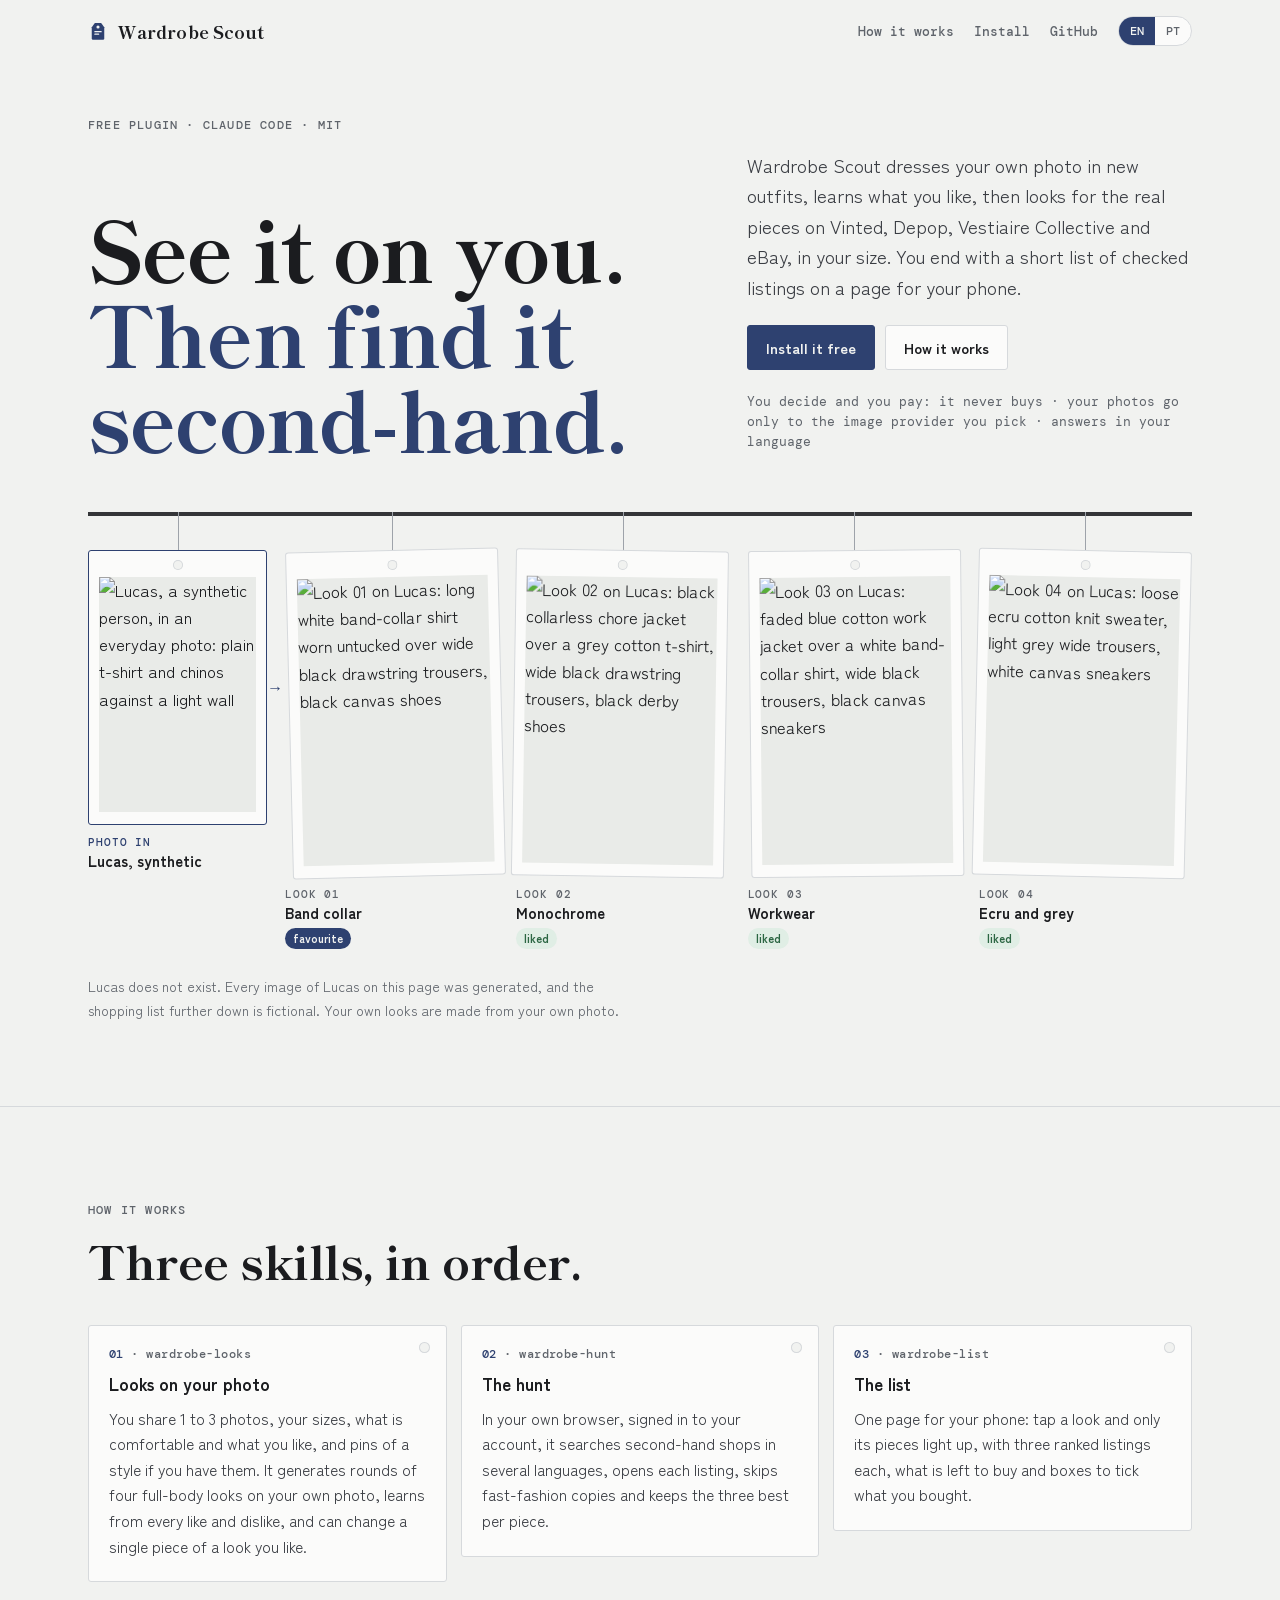
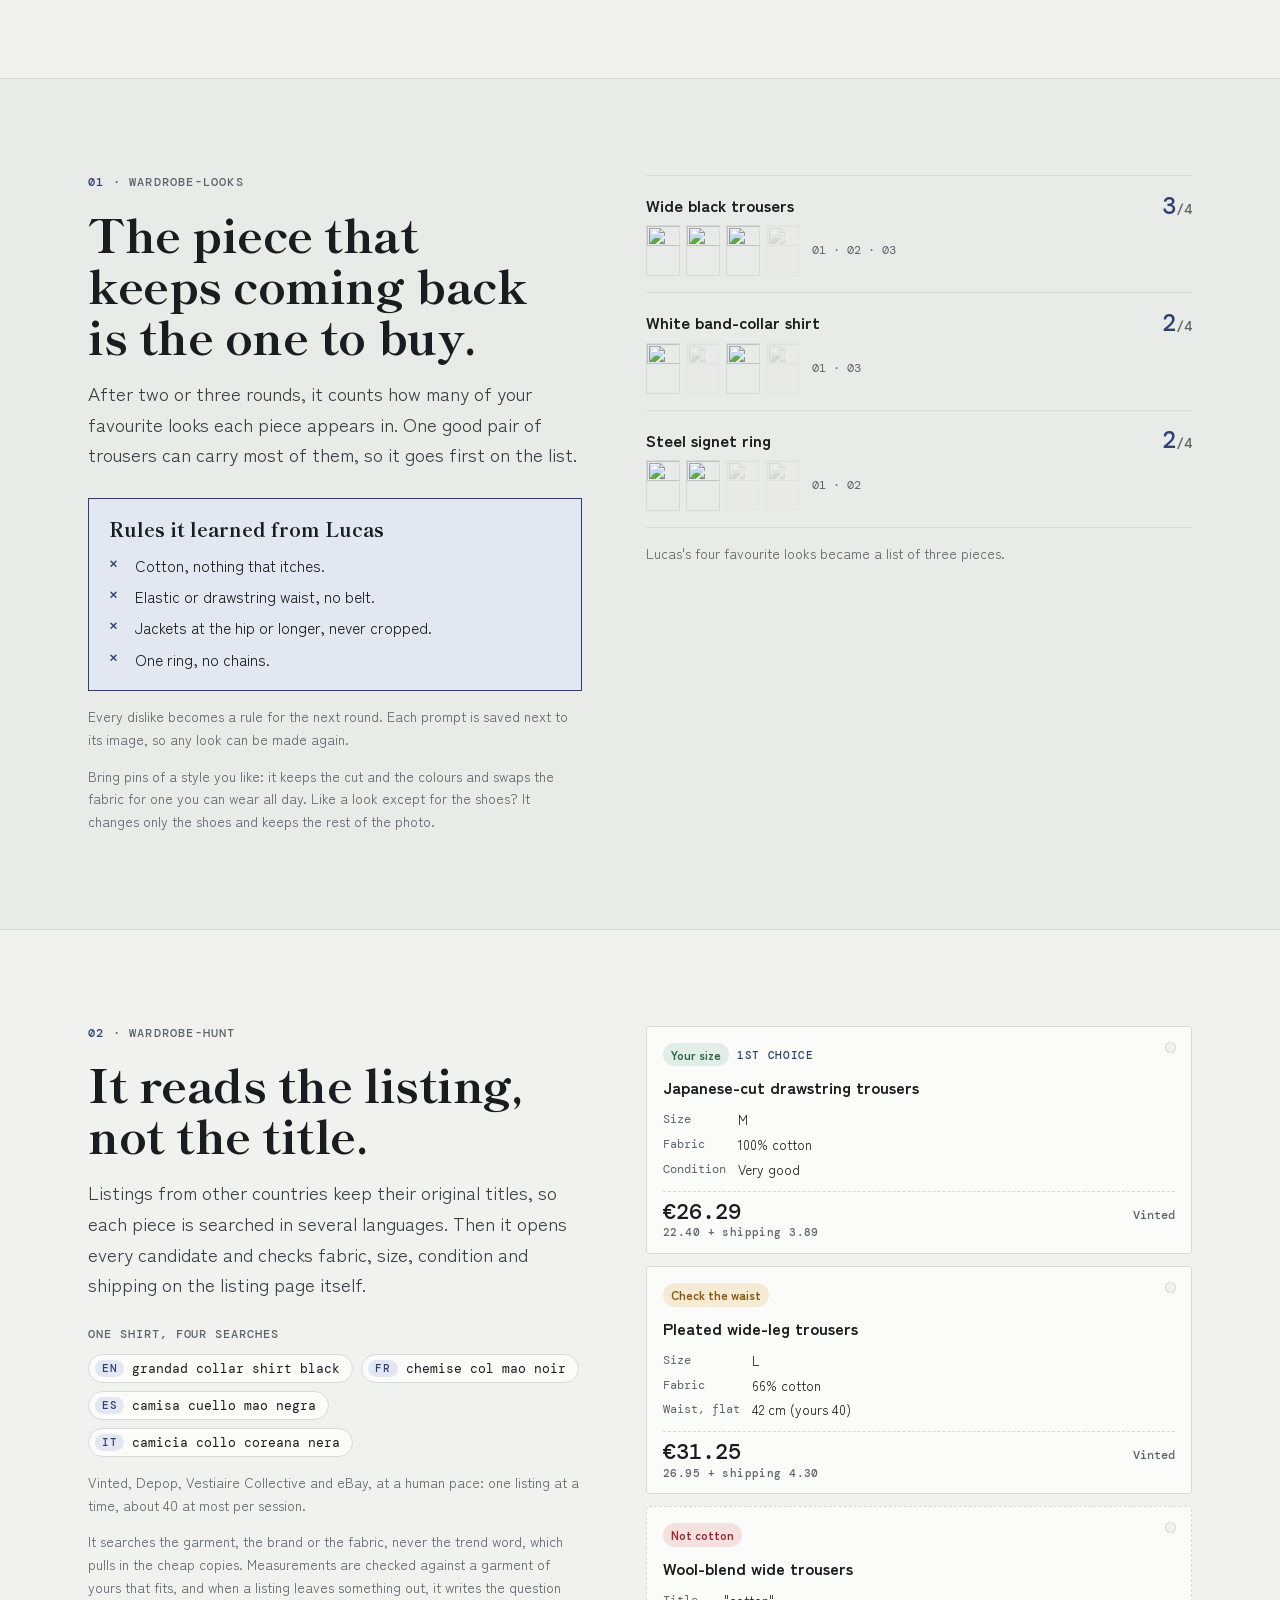
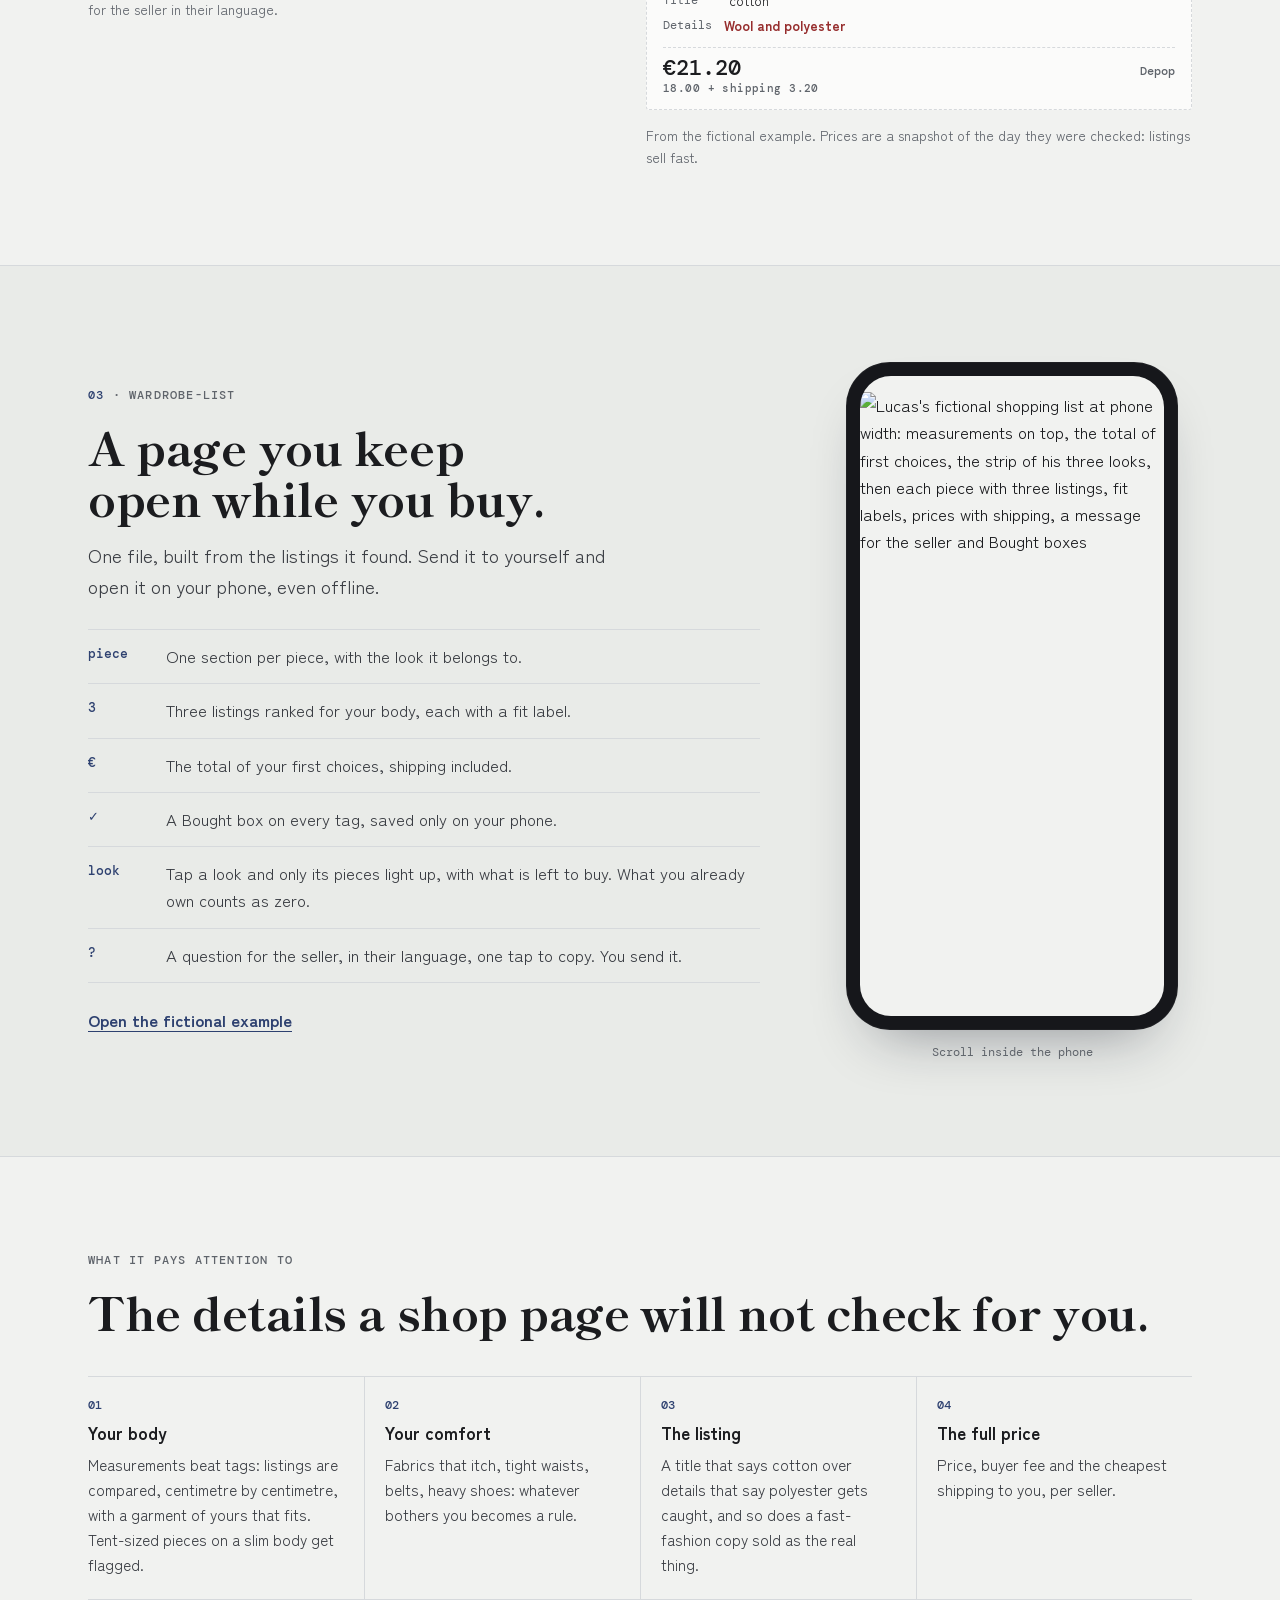
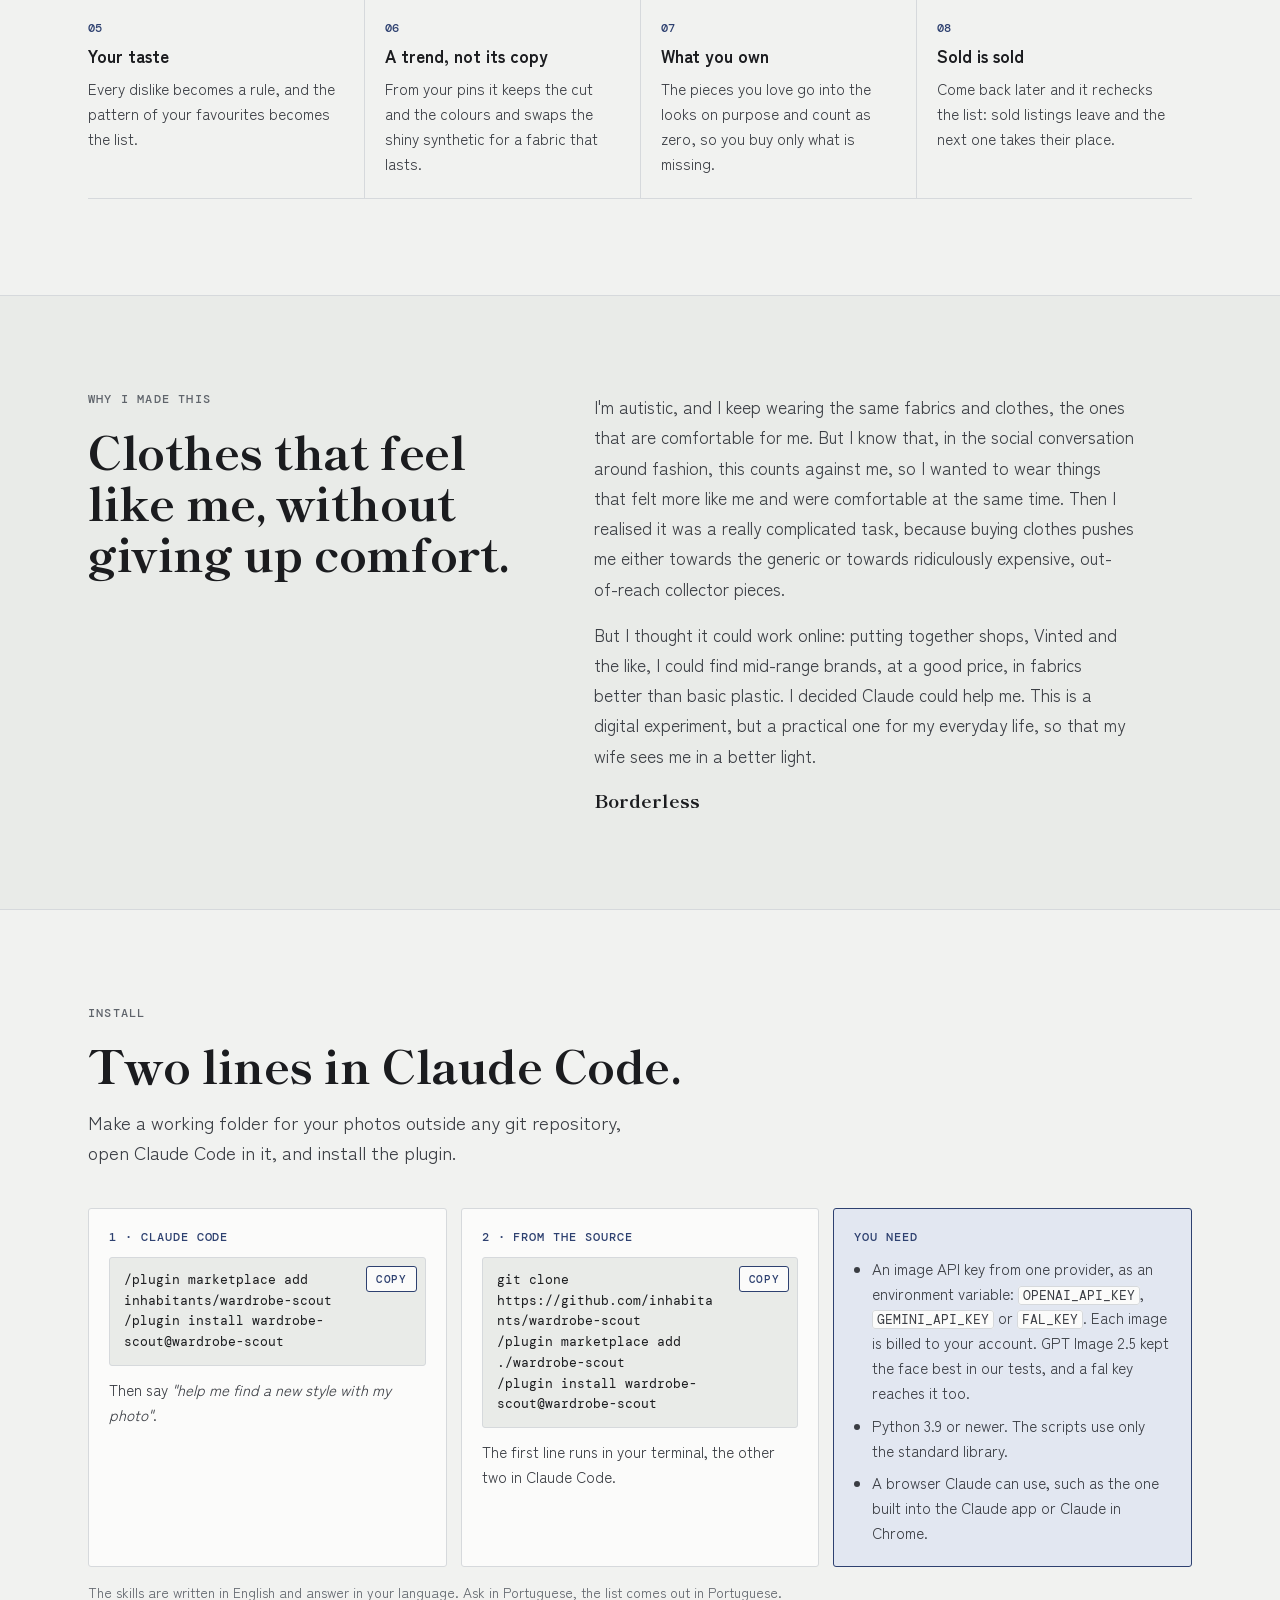
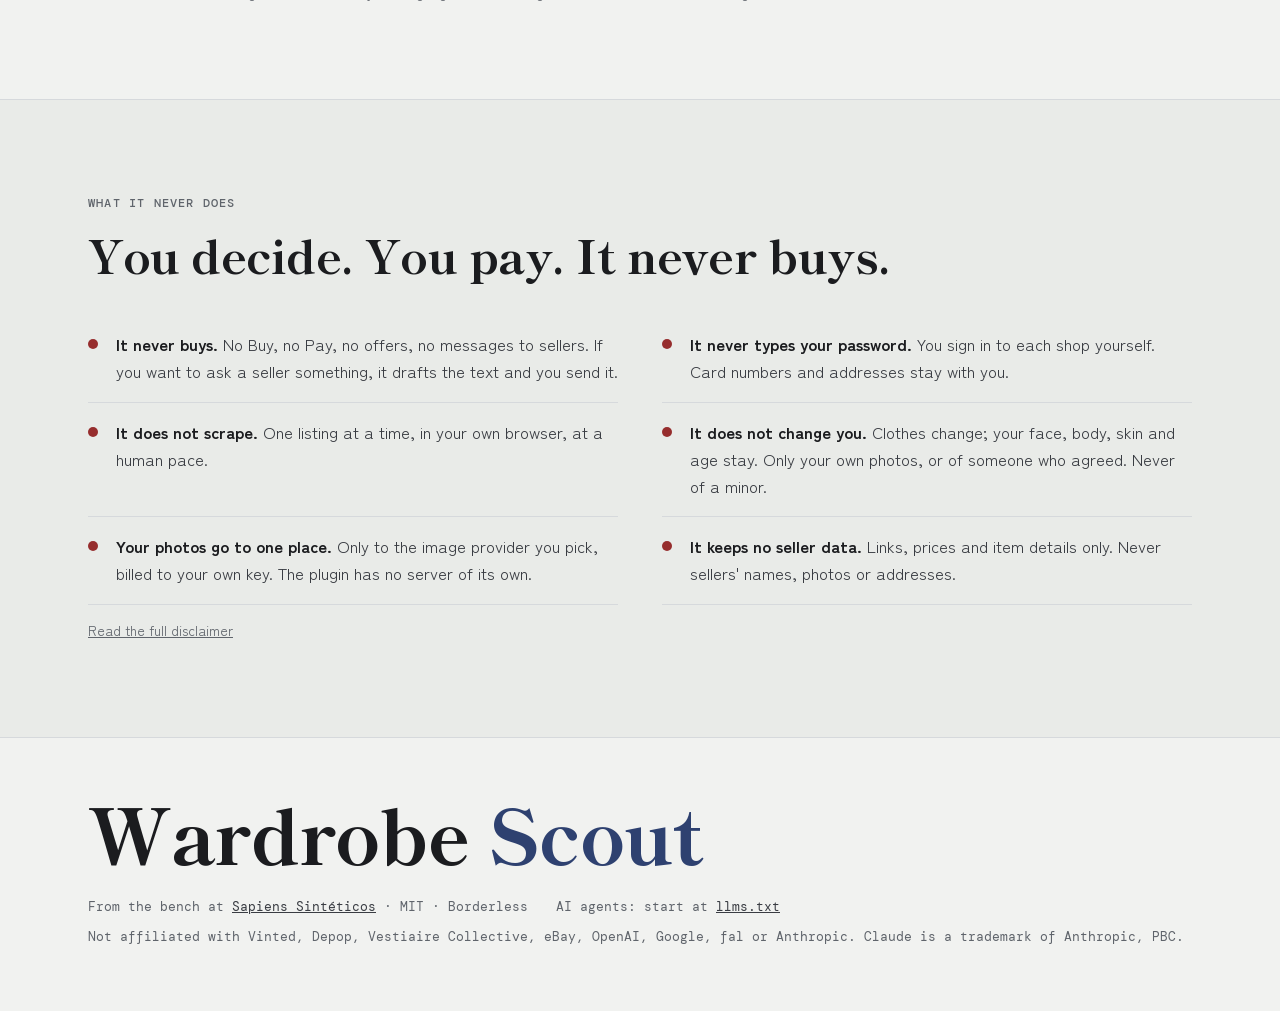
==== commit 1d2954fc: "Why I made this: the author's own words, in Portuguese and in English, on the README and the project" ====
--- a/index.html
+++ b/index.html
@@ -566,16 +566,16 @@
   <div class="wrap story">
     <div>
       <p class="eyebrow"><span lang="en">Why I made this</span><span lang="pt">Por que eu fiz isso</span></p>
-      <h2><span lang="en">Seeing myself in the clothes told me more than any shop.</span><span lang="pt">Me ver nas roupas me disse mais que qualquer loja.</span></h2>
+      <h2><span lang="en">Clothes that feel like me, without giving up comfort.</span><span lang="pt">Roupa que pareça eu, sem abrir mão do conforto.</span></h2>
     </div>
     <div class="quote">
       <div lang="en">
-        <p>I wanted to change the way I dressed without spending a fortune and without buying clothes that would bother me to wear. Looking at outfits on other people never told me how they would look on me. Seeing myself in them, round after round, did. Then the hard part was finding the actual pieces second-hand, in my size, in fabrics I can wear all day.</p>
-        <p>I did the whole thing in one long conversation with Claude, and it worked better than any shop. This plugin is that conversation, cleaned up and made free for anyone.</p>
+        <p>I'm autistic, and I keep wearing the same fabrics and clothes, the ones that are comfortable for me. But I know that, in the social conversation around fashion, this counts against me, so I wanted to wear things that felt more like me and were comfortable at the same time. Then I realised it was a really complicated task, because buying clothes pushes me either towards the generic or towards ridiculously expensive, out-of-reach collector pieces.</p>
+        <p>But I thought it could work online: putting together shops, Vinted and the like, I could find mid-range brands, at a good price, in fabrics better than basic plastic. I decided Claude could help me. This is a digital experiment, but a practical one for my everyday life, so that my wife sees me in a better light.</p>
       </div>
       <div lang="pt">
-        <p>Eu queria mudar o jeito de me vestir sem gastar uma fortuna e sem comprar roupa que me incomodasse no corpo. Ver roupa em outras pessoas nunca me disse como ela ficaria em mim. Me ver nelas, rodada depois de rodada, disse. Depois, o difícil era achar as peças de verdade, usadas, no meu tamanho, em tecido que eu consigo usar o dia inteiro.</p>
-        <p>Fiz tudo isso numa conversa longa com o Claude, e funcionou melhor que qualquer loja. Este plugin é essa conversa, organizada e de graça pra quem quiser.</p>
+        <p>Sou autista, e fico usando com frequência os mesmos tecidos e roupas que são confortáveis para mim. Porém sei que isso, em relação à conversa social de moda, é negativo, e assim queria vestir coisas que sentisse mais como eu e que ao mesmo tempo fossem confortáveis. Mas percebi que era uma tarefa muito complicada, porque comprar roupas me empurra para o genérico ou para coisas ridiculamente caras e inacessíveis, de colecionador.</p>
+        <p>Porém pensei que online seria possível: associando lojas, Vinted e coisas do tipo, poderia encontrar marcas medianas, a bom custo, e tecidos acima do plástico básico. Resolvi que o Claude podia me ajudar. Este é um experimento digital, mas prático para o meu dia a dia, a fim de deixar minha esposa olhando para mim com melhores olhos.</p>
       </div>
       <p class="sign">Borderless</p>
     </div>
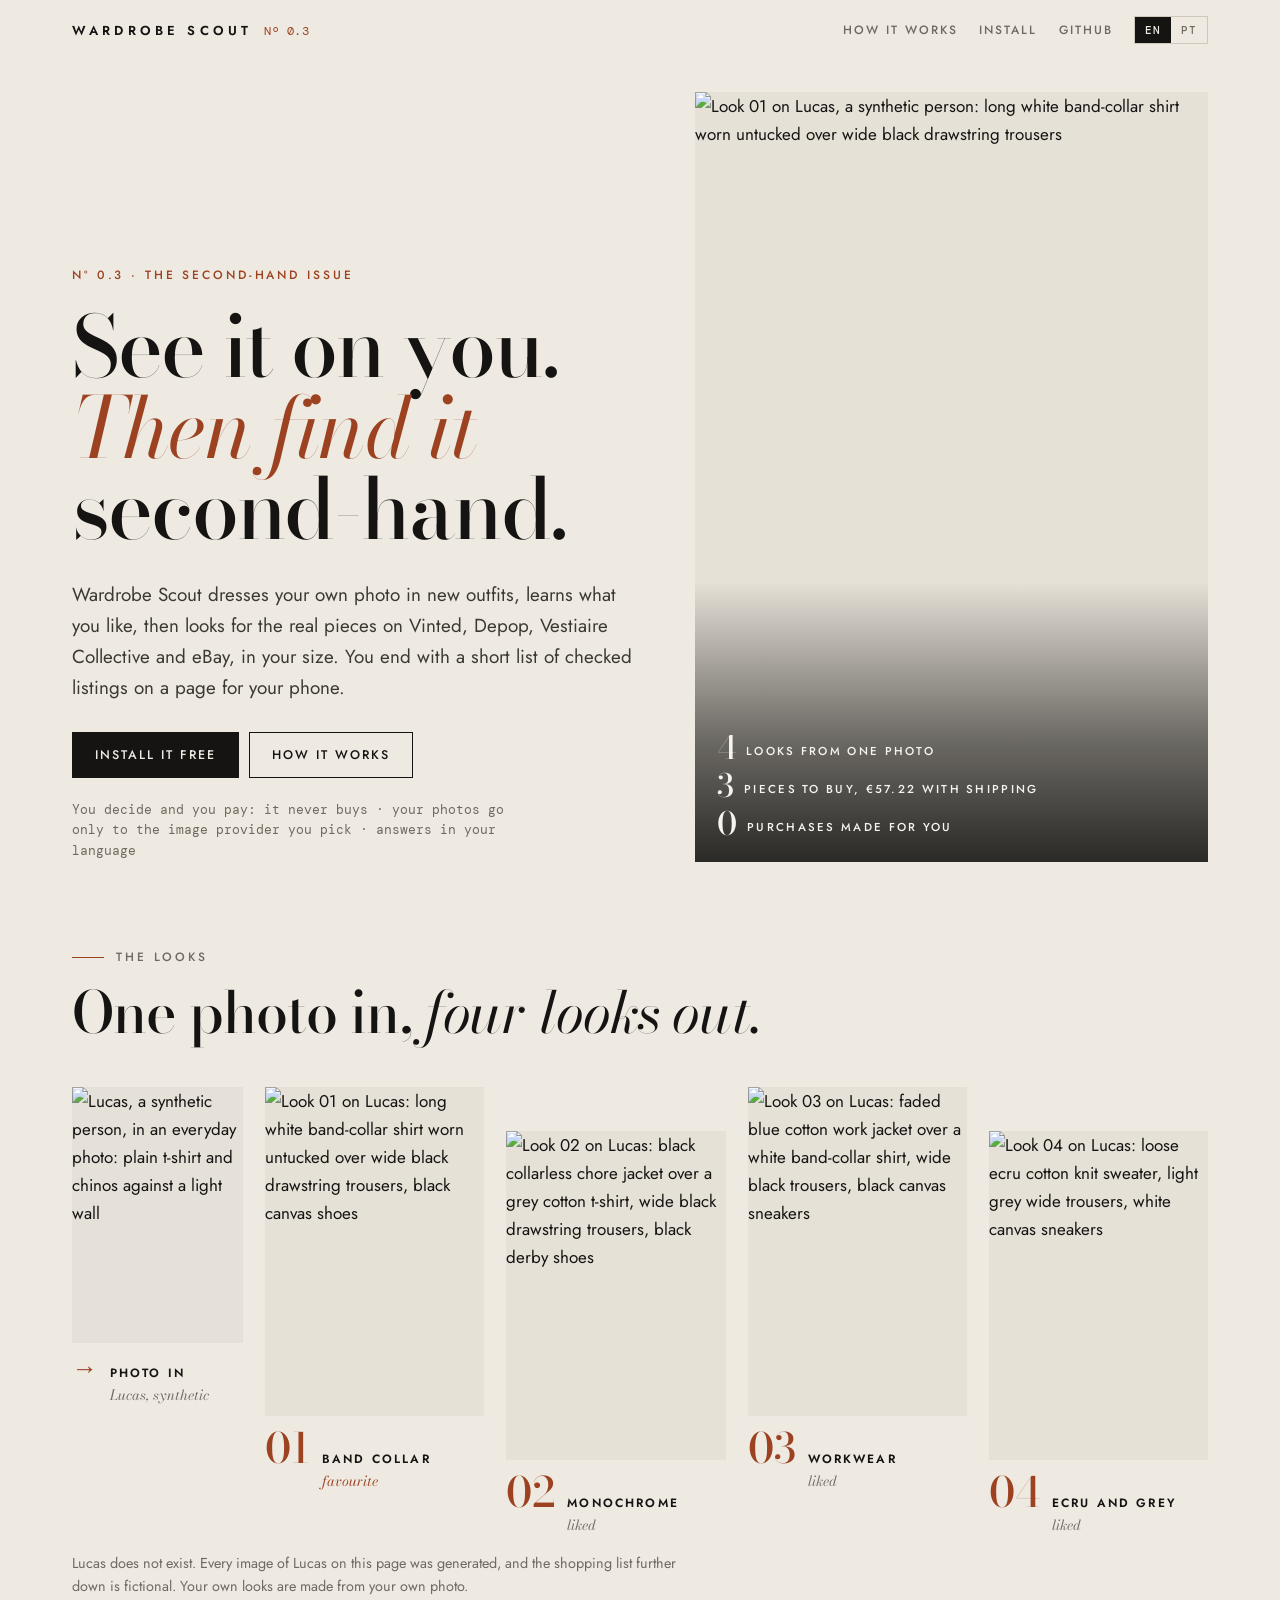
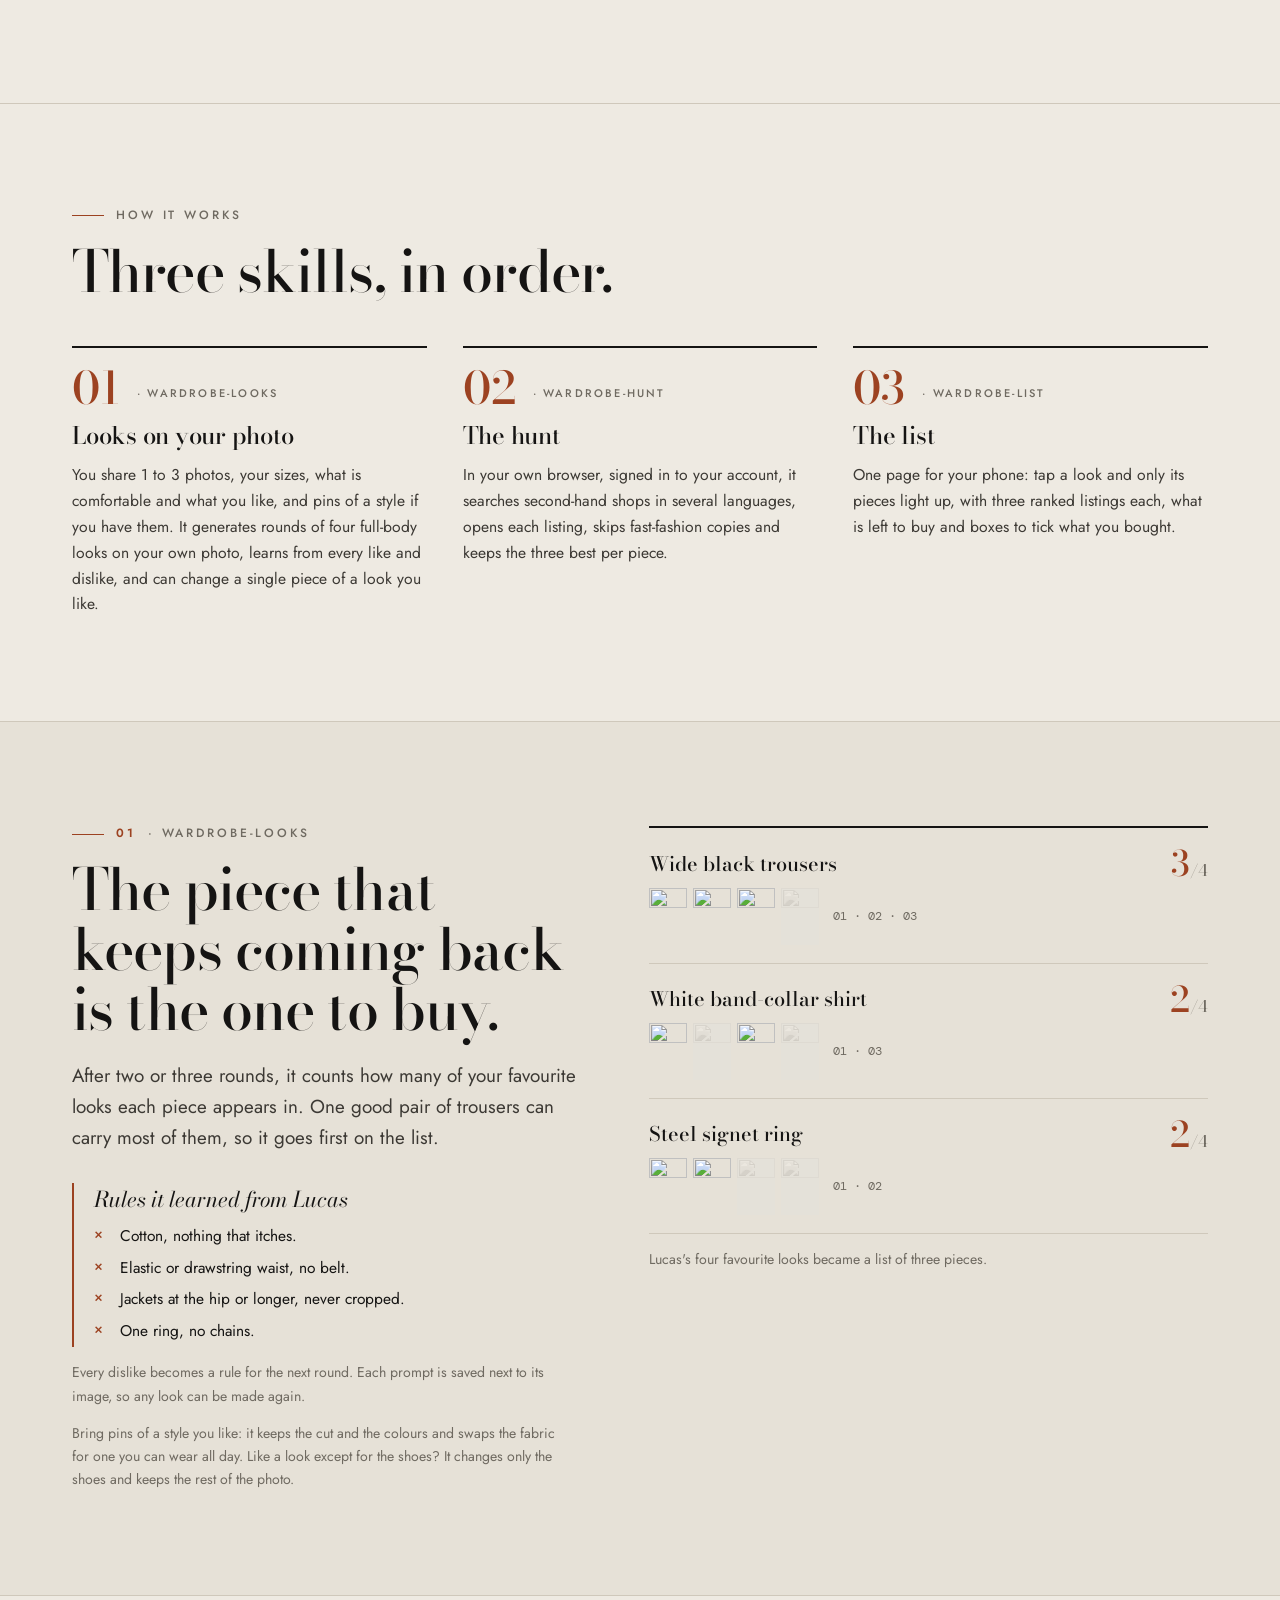
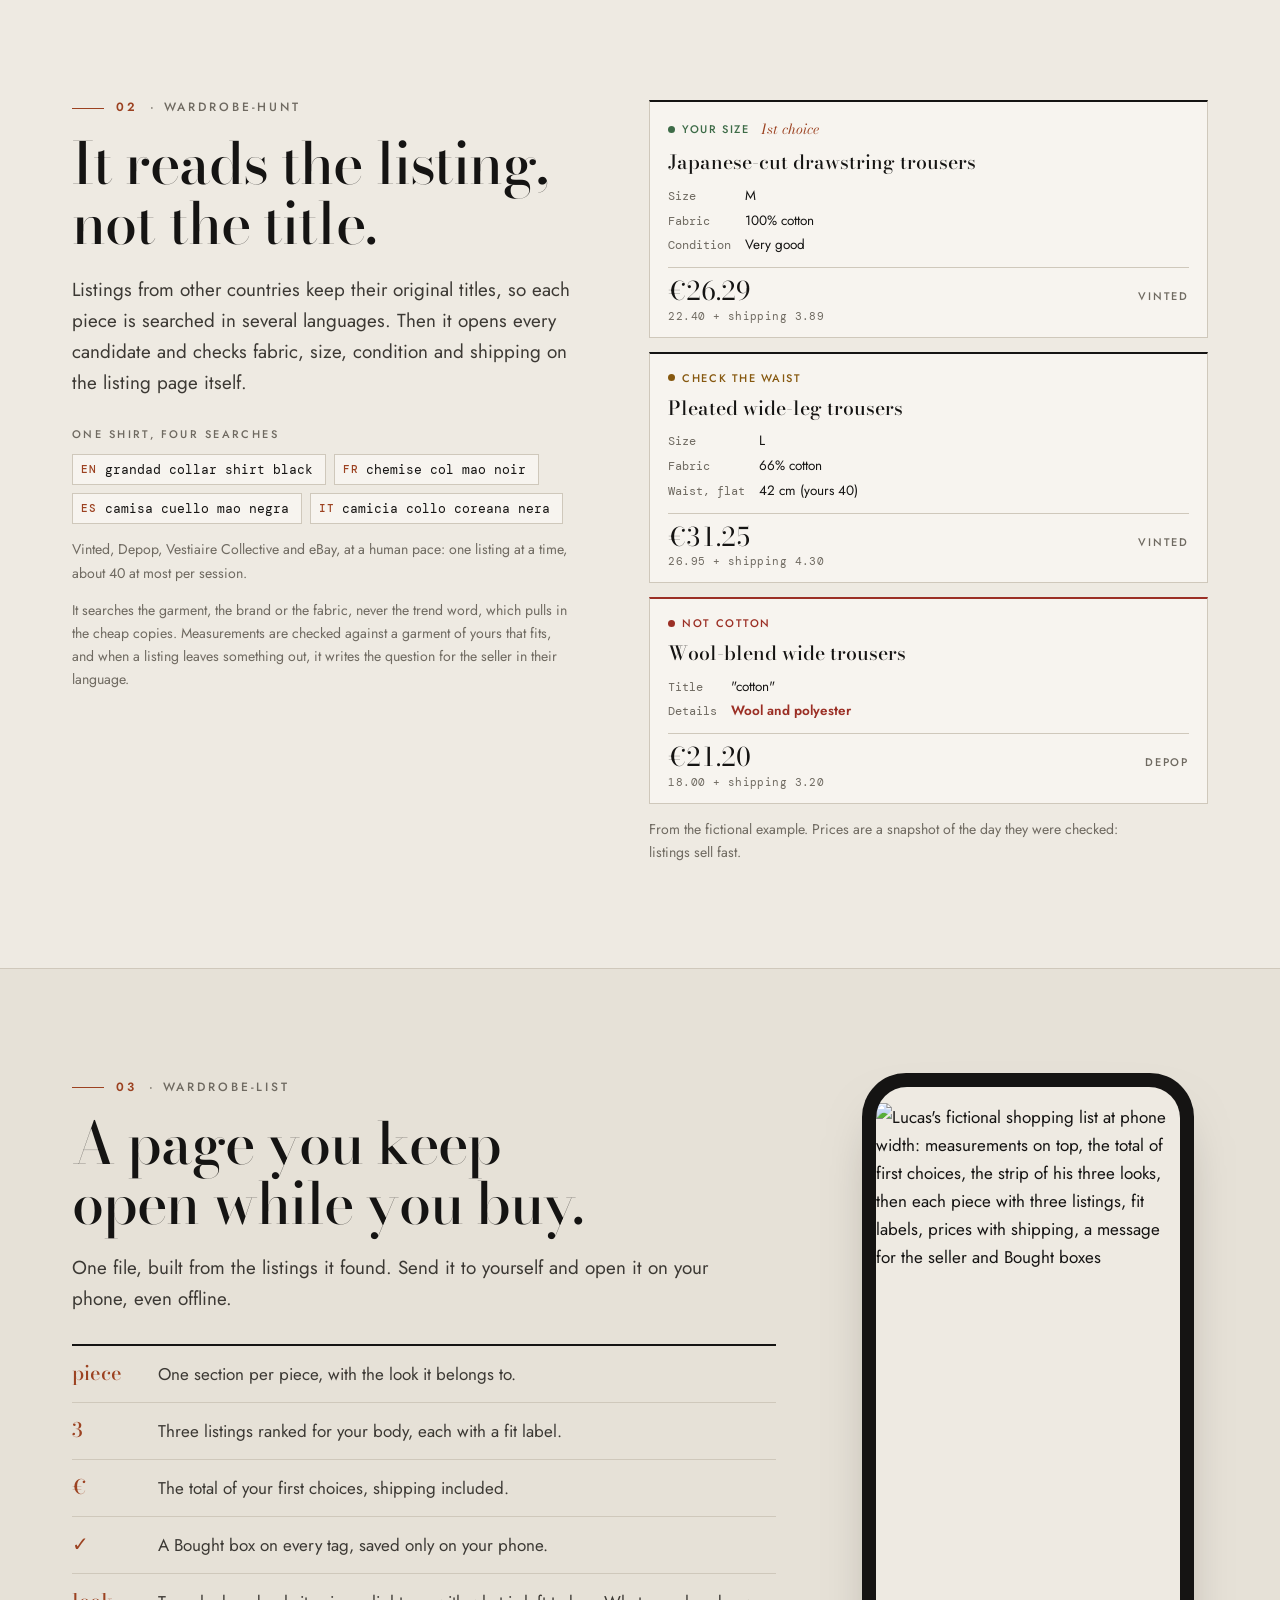
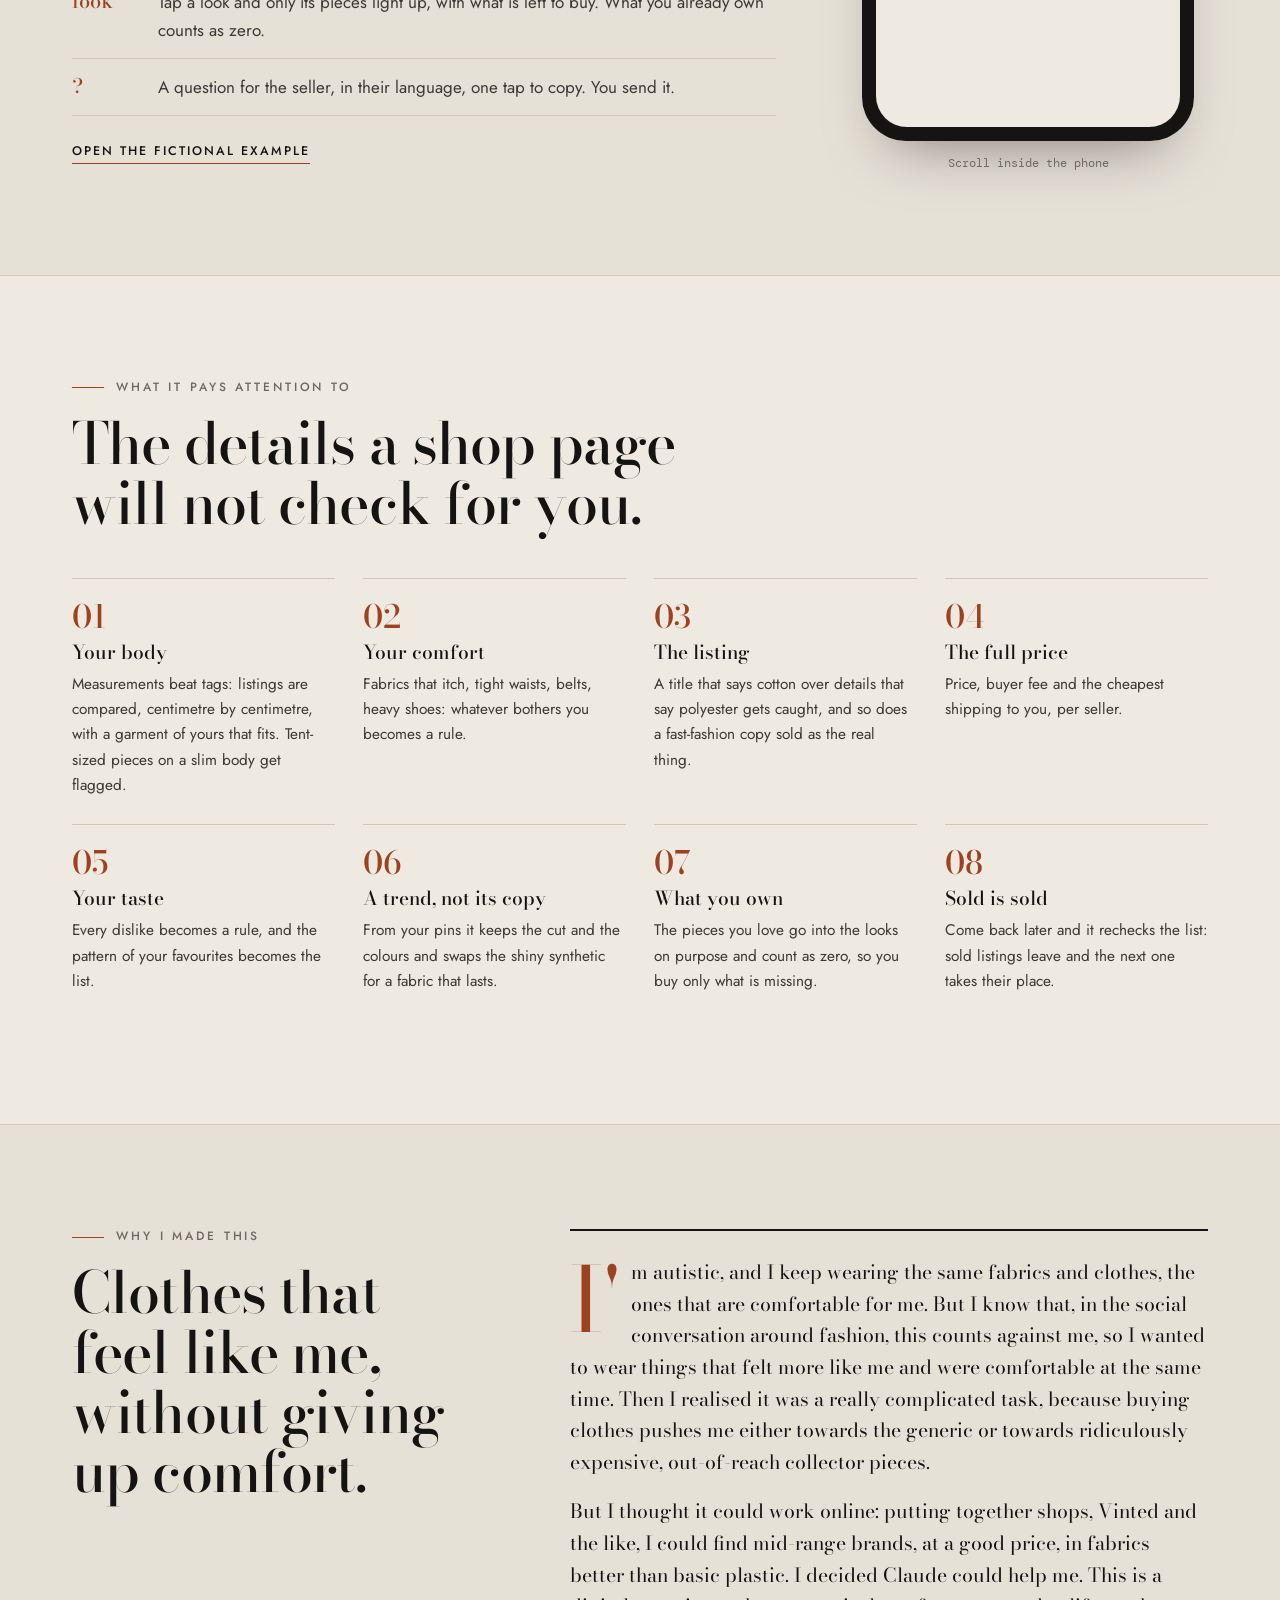
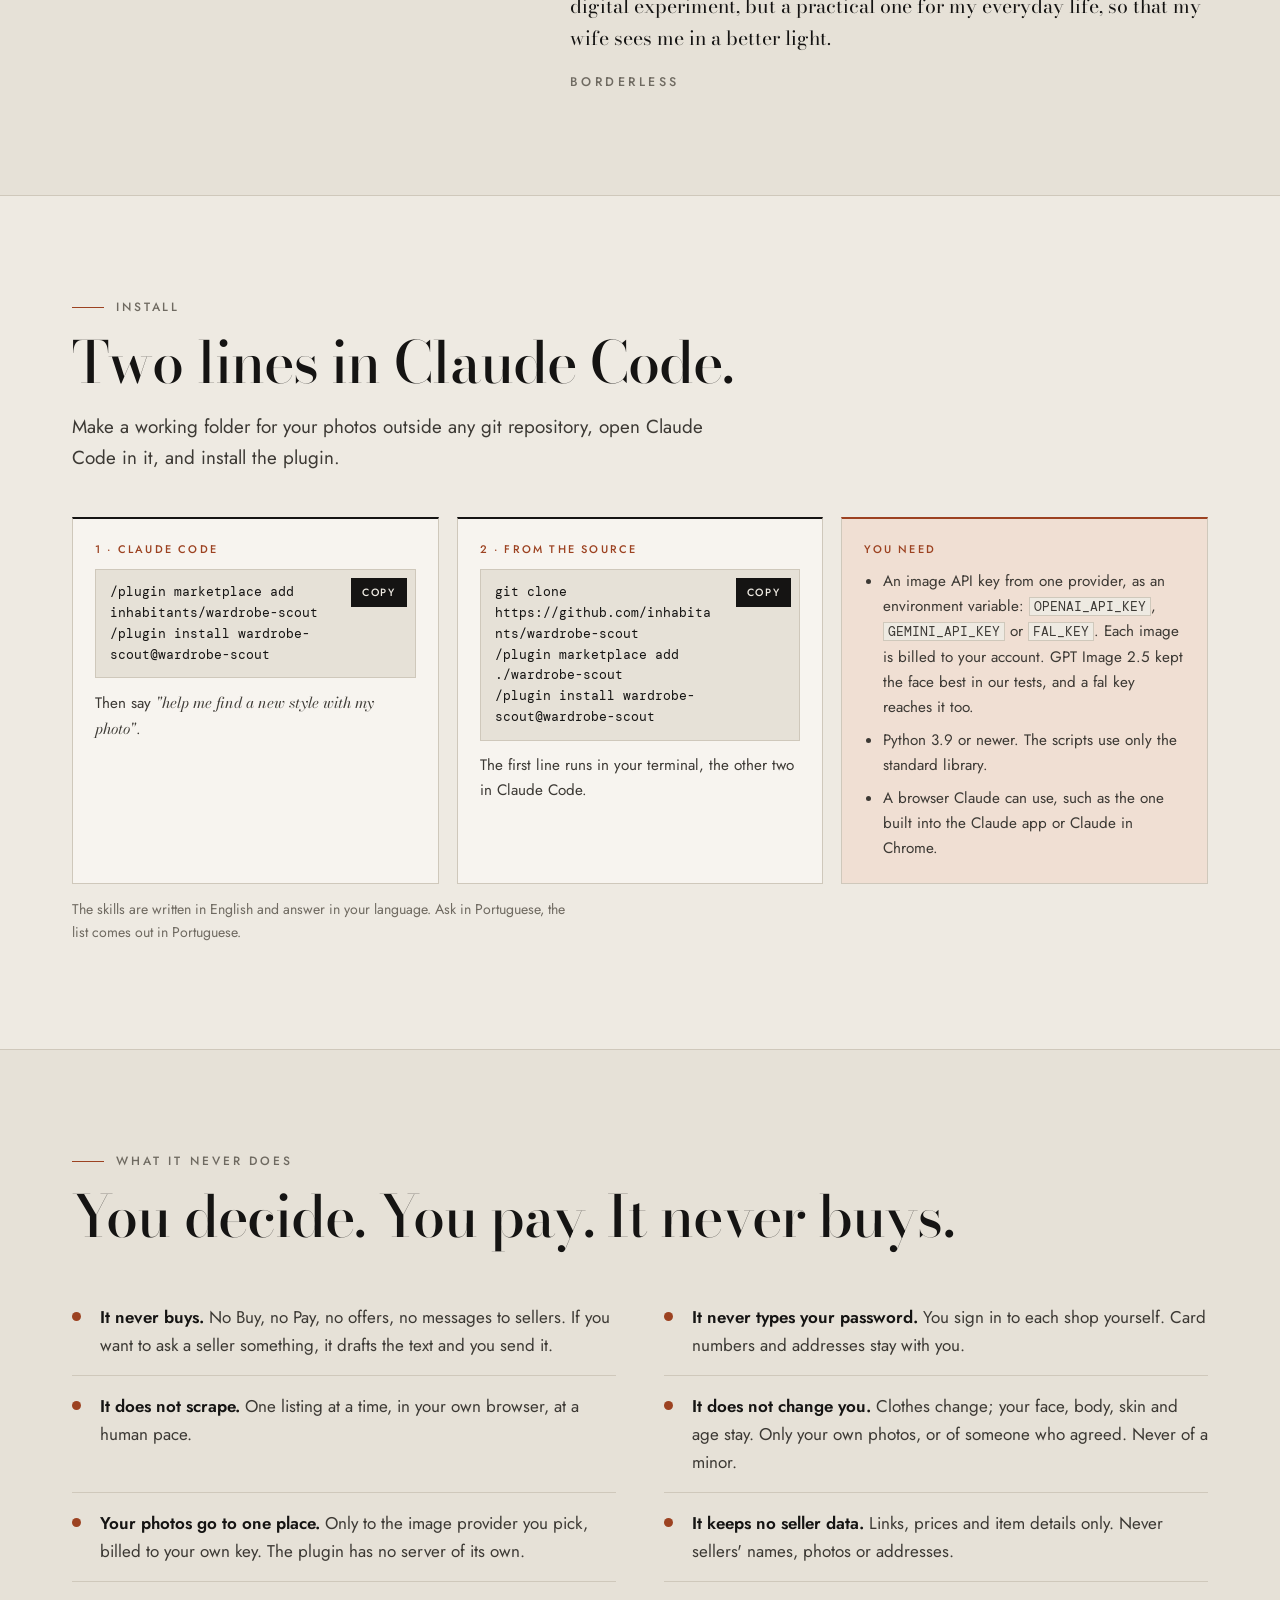
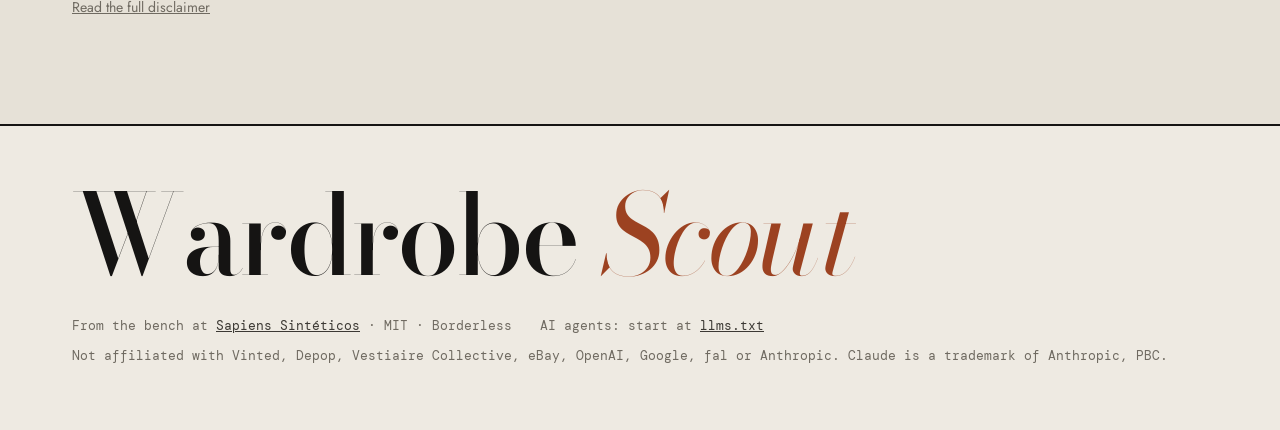
==== commit 6cf5cb87: "Project page becomes an issue of a fashion magazine: the favourite look as the cover with cover line" ====
--- a/index.html
+++ b/index.html
@@ -15,253 +15,255 @@
 <meta property="og:image" content="https://inhabitants.github.io/wardrobe-scout/site/img/og.jpg">
 <meta property="og:url" content="https://inhabitants.github.io/wardrobe-scout/">
 <meta name="twitter:card" content="summary_large_image">
-<meta name="theme-color" content="#F1F2F0" media="(prefers-color-scheme: light)">
-<meta name="theme-color" content="#121317" media="(prefers-color-scheme: dark)">
+<meta name="theme-color" content="#EEEAE2" media="(prefers-color-scheme: light)">
+<meta name="theme-color" content="#121110" media="(prefers-color-scheme: dark)">
 <link rel="alternate" type="text/markdown" href="llms.txt" title="Instructions for AI agents">
-<link rel="icon" href="data:image/svg+xml,%3Csvg xmlns='http://www.w3.org/2000/svg' viewBox='0 0 64 64'%3E%3Cpath d='M22 6h20l10 14v36a4 4 0 0 1-4 4H16a4 4 0 0 1-4-4V20z' fill='%232E4170'/%3E%3Ccircle cx='32' cy='19' r='5' fill='%23F1F2F0'/%3E%3Cpath d='M22 34h20M22 42h12' stroke='%23F1F2F0' stroke-width='4' stroke-linecap='round'/%3E%3C/svg%3E">
+<link rel="icon" href="data:image/svg+xml,%3Csvg xmlns='http://www.w3.org/2000/svg' viewBox='0 0 64 64'%3E%3Cpath d='M22 6h20l10 14v36a4 4 0 0 1-4 4H16a4 4 0 0 1-4-4V20z' fill='%239C4221'/%3E%3Ccircle cx='32' cy='19' r='5' fill='%23F7F4EF'/%3E%3Cpath d='M22 34h20M22 42h12' stroke='%23F7F4EF' stroke-width='4' stroke-linecap='round'/%3E%3C/svg%3E">
 <link rel="preconnect" href="https://fonts.googleapis.com">
 <link rel="preconnect" href="https://fonts.gstatic.com" crossorigin>
-<link href="https://fonts.googleapis.com/css2?family=DM+Mono:wght@400;500&family=Shippori+Mincho:wght@600;800&family=Zen+Kaku+Gothic+New:wght@400;500;700&display=swap" rel="stylesheet">
+<link href="https://fonts.googleapis.com/css2?family=Bodoni+Moda:ital,opsz,wght@0,6..96,400..700;1,6..96,400..700&family=DM+Mono:wght@400;500&family=Jost:wght@400;500;600&display=swap" rel="stylesheet">
 <style>
-  /* Layout: a rail of second-hand price tags. The hero hangs Lucas's photo and the four looks from one rod;
-     each step below is a tag of its own, and the shopping list sits in a phone you can scroll.
-     Tokens are the ones of templates/shopping-list.css, so the page and the list read as one thing. */
+  /* Layout: an issue of a fashion magazine. The cover is the favourite look with its cover lines, the
+     lookbook spread hangs the photo in and the four looks out, then each section is a feature page with
+     a kicker, a Didone headline and a column of copy. Bone paper, black ink, one rust accent. */
   :root{
-    --paper:#F1F2F0; --paper-2:#E9EBE8; --card:#FBFBFA; --ink:#1B1C1F; --ink-2:#3A3D43; --muted:#5F646B; --rule:#D6D9DC;
-    --indigo:#2E4170; --indigo-soft:#E2E7F1; --on-indigo:#F1F2F0;
-    --ok:#2C6643; --ok-bg:#E0EEE5; --warn:#85560F; --warn-bg:#F5EAD4; --bad:#962D2D; --bad-bg:#F4E0DF;
-    --string:#9EA3AA; --phone:#16171B;
-    --display:"Shippori Mincho","Hiragino Mincho ProN","Yu Mincho",Georgia,serif;
-    --body:"Zen Kaku Gothic New","Hiragino Sans","Segoe UI",system-ui,sans-serif;
+    --paper:#EEEAE2; --paper-2:#E6E1D7; --card:#F7F4EF; --ink:#151413; --ink-2:#3C3934; --muted:#6F6A61; --rule:#CFC8BB;
+    --accent:#9C4221; --accent-soft:#F0DFD3; --on-accent:#F7F4EF;
+    --ok:#3D6B47; --warn:#86580F; --bad:#9B2F25;
+    --phone:#151413;
+    --display:"Bodoni Moda","Didot","Bodoni 72",Georgia,serif;
+    --body:"Jost","Futura","Century Gothic","Segoe UI",system-ui,sans-serif;
     --mono:"DM Mono",ui-monospace,"SF Mono",Menlo,Consolas,monospace;
-    --max:1160px;
+    --max:1200px;
     color-scheme:light;
   }
   @media (prefers-color-scheme: dark){
     :root:not([data-theme="light"]){
-      --paper:#121317; --paper-2:#16181C; --card:#1B1D22; --ink:#E6E6E3; --ink-2:#C4C6C9; --muted:#9DA1A8; --rule:#2F3238;
-      --indigo:#A3B5E3; --indigo-soft:#232A3E; --on-indigo:#121317;
-      --ok:#8FCBA0; --ok-bg:#1D3326; --warn:#E2B566; --warn-bg:#392D17; --bad:#EE9C97; --bad-bg:#3C2321;
-      --string:#565B63; --phone:#050608;
+      --paper:#121110; --paper-2:#191816; --card:#1E1C1A; --ink:#EDE8DF; --ink-2:#CDC6BA; --muted:#9C958A; --rule:#35312C;
+      --accent:#DE7E52; --accent-soft:#3A251B; --on-accent:#121110;
+      --ok:#93C79E; --warn:#E3B566; --bad:#EE9C93;
+      --phone:#060505;
       color-scheme:dark;
     }
   }
   :root[data-theme="dark"]{
-    --paper:#121317; --paper-2:#16181C; --card:#1B1D22; --ink:#E6E6E3; --ink-2:#C4C6C9; --muted:#9DA1A8; --rule:#2F3238;
-    --indigo:#A3B5E3; --indigo-soft:#232A3E; --on-indigo:#121317;
-    --ok:#8FCBA0; --ok-bg:#1D3326; --warn:#E2B566; --warn-bg:#392D17; --bad:#EE9C97; --bad-bg:#3C2321;
-    --string:#565B63; --phone:#050608;
+    --paper:#121110; --paper-2:#191816; --card:#1E1C1A; --ink:#EDE8DF; --ink-2:#CDC6BA; --muted:#9C958A; --rule:#35312C;
+    --accent:#DE7E52; --accent-soft:#3A251B; --on-accent:#121110;
+    --ok:#93C79E; --warn:#E3B566; --bad:#EE9C93;
+    --phone:#060505;
     color-scheme:dark;
   }
   *{box-sizing:border-box}
-  html{scroll-behavior:smooth;scroll-padding-top:76px}
-  body{margin:0;background:var(--paper);color:var(--ink);font:400 16.5px/1.65 var(--body);-webkit-font-smoothing:antialiased;overflow-x:hidden}
+  html{scroll-behavior:smooth;scroll-padding-top:72px}
+  body{margin:0;background:var(--paper);color:var(--ink);font:400 17px/1.65 var(--body);-webkit-font-smoothing:antialiased;overflow-x:hidden}
   img{max-width:100%;height:auto;display:block}
   a{color:inherit}
   [hidden]{display:none!important}
   html[data-lang="en"] [lang="pt"],html[data-lang="pt"] [lang="en"]{display:none!important}
-  :focus-visible{outline:2px solid var(--indigo);outline-offset:3px;border-radius:3px}
+  :focus-visible{outline:2px solid var(--accent);outline-offset:3px}
   .wrap{max-width:var(--max);margin:0 auto;padding-left:max(16px,env(safe-area-inset-left,0px));padding-right:max(16px,env(safe-area-inset-right,0px))}
-  @media (min-width:720px){.wrap{padding-left:28px;padding-right:28px}}
-  .eyebrow{font:500 12px/1.3 var(--mono);letter-spacing:.1em;text-transform:uppercase;color:var(--muted);margin:0 0 16px}
-  .eyebrow b{font-weight:500;color:var(--indigo)}
+  @media (min-width:720px){.wrap{padding-left:32px;padding-right:32px}}
+  .eyebrow{display:flex;align-items:center;gap:12px;font:500 12px/1.3 var(--body);letter-spacing:.24em;text-transform:uppercase;color:var(--muted);margin:0 0 18px}
+  .eyebrow::before{content:"";width:32px;height:1px;background:var(--accent);flex:none}
+  .eyebrow b{font-weight:600;color:var(--accent)}
   h1,h2,h3{margin:0;text-wrap:balance}
-  h1,h2{font-family:var(--display);font-weight:800;letter-spacing:-.01em}
-  h2{font-size:clamp(1.9rem,4.2vw,2.9rem);line-height:1.1}
-  h3{font-family:var(--body);font-weight:700;font-size:1.08rem;line-height:1.35}
+  h1,h2{font-family:var(--display);font-weight:500;letter-spacing:-.015em}
+  h2{font-size:clamp(2.1rem,4.8vw,3.6rem);line-height:1.04}
+  h1 em,h2 em{font-style:italic;font-weight:400}
+  h3{font-family:var(--body);font-weight:600;font-size:1.06rem;line-height:1.35}
   p{margin:0}
-  .lead{font-size:clamp(1.04rem,1.5vw,1.16rem);color:var(--ink-2);max-width:60ch}
+  .lead{font-size:clamp(1.05rem,1.5vw,1.18rem);color:var(--ink-2);max-width:58ch}
   code,.mono{font-family:var(--mono)}
   .num{font-family:var(--mono);font-variant-numeric:tabular-nums}
 
-  /* nav */
+  /* masthead */
   .nav{position:fixed;top:0;left:0;right:0;z-index:20;transition:background .25s,border-color .25s;border-bottom:1px solid transparent}
-  .nav.scrolled{background:color-mix(in srgb,var(--paper) 88%,transparent);backdrop-filter:blur(10px);-webkit-backdrop-filter:blur(10px);border-color:var(--rule)}
-  .nav .wrap{display:flex;align-items:center;justify-content:space-between;height:62px;gap:14px}
-  .brand{display:flex;align-items:center;gap:10px;text-decoration:none;font:800 1.08rem var(--display);letter-spacing:.005em;white-space:nowrap}
-  .brand svg{width:20px;height:20px;flex:none}
-  .nav-links{display:flex;align-items:center;gap:20px;font:500 13px var(--mono)}
+  .nav.scrolled{background:color-mix(in srgb,var(--paper) 90%,transparent);backdrop-filter:blur(10px);-webkit-backdrop-filter:blur(10px);border-color:var(--rule)}
+  .nav .wrap{display:flex;align-items:center;justify-content:space-between;height:60px;gap:14px}
+  .brand{display:flex;align-items:baseline;gap:12px;text-decoration:none;font:600 13px var(--body);letter-spacing:.32em;text-transform:uppercase;white-space:nowrap}
+  .brand .issue{font:400 12px var(--mono);letter-spacing:.04em;text-transform:none;color:var(--accent)}
+  .nav-links{display:flex;align-items:center;gap:22px;font:500 12px var(--body);letter-spacing:.16em;text-transform:uppercase}
   .nav-links a{text-decoration:none;color:var(--muted)}
   .nav-links a:hover{color:var(--ink)}
-  .lang{display:inline-flex;border:1px solid var(--rule);border-radius:99px;overflow:hidden;background:var(--card)}
-  .lang button{background:none;border:0;color:var(--muted);font:500 12px var(--mono);padding:6px 11px;cursor:pointer}
-  .lang button[aria-pressed="true"]{background:var(--indigo);color:var(--on-indigo)}
-  @media (max-width:760px){.nav-links .hide-sm{display:none}}
-
-  /* hero */
-  .hero{padding:118px 0 0}
-  .hero-text{display:grid;grid-template-columns:minmax(0,1.15fr) minmax(0,.85fr);gap:28px 56px;align-items:end}
-  .hero h1{font-size:clamp(2.6rem,6.6vw,5.2rem);line-height:1.02}
-  .hero h1 .turn{color:var(--indigo);display:block}
-  .hero-side{display:grid;gap:22px;padding-bottom:8px}
-  .hero-actions{display:flex;flex-wrap:wrap;gap:10px}
-  .btn{display:inline-flex;align-items:center;gap:8px;border-radius:3px;padding:11px 18px;font:700 14.5px var(--body);text-decoration:none;border:1px solid var(--indigo);transition:filter .2s,border-color .2s}
-  .btn.primary{background:var(--indigo);color:var(--on-indigo)}
-  .btn.primary:hover{filter:brightness(1.12)}
-  .btn.ghost{color:var(--ink);border-color:var(--rule);background:var(--card)}
-  .btn.ghost:hover{border-color:var(--indigo)}
-  .meta{font:400 12.5px/1.6 var(--mono);color:var(--muted)}
-  @media (max-width:860px){.hero-text{grid-template-columns:1fr}.hero{padding-top:100px}}
-
-  /* the rail: a rod, strings and tags */
-  .rail-scroll{margin-top:52px;overflow-x:auto;overscroll-behavior-x:contain;scrollbar-width:none;scroll-snap-type:x mandatory;padding-bottom:6px}
-  .rail-scroll::-webkit-scrollbar{display:none}
-  .rail{position:relative;display:grid;grid-template-columns:.84fr repeat(4,1fr);gap:18px;padding-top:38px;min-width:0}
-  .rail::before{content:"";position:absolute;top:0;left:-6px;right:-6px;height:4px;border-radius:2px;background:var(--ink);opacity:.88}
-  .hang{position:relative;margin:0;scroll-snap-align:center;min-width:0}
-  .hang::before{content:"";position:absolute;left:50%;top:-38px;height:52px;width:1px;background:var(--string)}
-  .hang .tagcard{position:relative;background:var(--card);border:1px solid var(--rule);border-radius:3px;padding:26px 10px 12px;transform-origin:50% 0;transition:transform .5s cubic-bezier(.3,.7,.3,1)}
-  .hang .tagcard::before{content:"";position:absolute;top:9px;left:50%;width:10px;height:10px;margin-left:-5px;border-radius:50%;background:var(--paper);box-shadow:inset 0 0 0 1px var(--rule)}
-  .hang:nth-child(2) .tagcard{transform:rotate(-1.4deg)}
-  .hang:nth-child(3) .tagcard{transform:rotate(.9deg)}
-  .hang:nth-child(4) .tagcard{transform:rotate(-.6deg)}
-  .hang:nth-child(5) .tagcard{transform:rotate(1.3deg)}
-  .hang:hover .tagcard{transform:rotate(0deg)}
-  .hang img{width:100%;aspect-ratio:2/3;object-fit:cover;background:var(--paper-2)}
-  .hang figcaption{margin-top:10px;display:grid;gap:2px}
-  .hang .n{font:500 11px var(--mono);letter-spacing:.08em;text-transform:uppercase;color:var(--muted)}
-  .hang .t{font-weight:700;font-size:.95rem;line-height:1.3}
-  .hang .s{justify-self:start;font-size:11.5px;font-weight:700;padding:1px 8px;border-radius:99px;color:var(--ok);background:var(--ok-bg);margin-top:4px}
-  .hang .s.fav{color:var(--on-indigo);background:var(--indigo)}
-  .hang.in .tagcard{border-color:var(--indigo)}
-  .hang.in .n{color:var(--indigo)}
-  .hang.in .arrow{position:absolute;right:-18px;top:50%;width:18px;margin-top:-10px;text-align:center;font:500 16px/20px var(--mono);color:var(--indigo)}
-  .rail-note{margin-top:20px;font-size:.88rem;color:var(--muted);max-width:70ch}
+  .lang{display:inline-flex;border:1px solid var(--rule)}
+  .lang button{background:none;border:0;color:var(--muted);font:500 11px var(--mono);letter-spacing:.08em;padding:6px 10px;cursor:pointer}
+  .lang button[aria-pressed="true"]{background:var(--ink);color:var(--paper)}
+  @media (max-width:760px){.nav-links .hide-sm,.brand .issue{display:none}}
+
+  /* the cover */
+  .cover{padding:92px 0 0}
+  .cover-grid{display:grid;grid-template-columns:minmax(0,1.05fr) minmax(0,.95fr);gap:40px 56px;align-items:end}
+  .kicker{font:500 12px var(--body);letter-spacing:.24em;text-transform:uppercase;color:var(--accent);margin-bottom:22px}
+  .cover h1{font-size:clamp(2.8rem,6.6vw,5.9rem);line-height:.96;letter-spacing:-.025em}
+  .nobr{white-space:nowrap}
+  .cover h1 em{display:block;color:var(--accent)}
+  .cover .lead{margin-top:30px}
+  .hero-actions{display:flex;flex-wrap:wrap;gap:10px;margin-top:28px}
+  .btn{display:inline-flex;align-items:center;gap:8px;padding:13px 22px;font:500 12.5px var(--body);letter-spacing:.16em;text-transform:uppercase;text-decoration:none;border:1px solid var(--ink);transition:background .2s,color .2s,border-color .2s}
+  .btn.primary{background:var(--ink);color:var(--paper)}
+  .btn.primary:hover{background:var(--accent);border-color:var(--accent);color:var(--on-accent)}
+  .btn.ghost{color:var(--ink);background:transparent}
+  .btn.ghost:hover{background:var(--ink);color:var(--paper)}
+  .meta{margin-top:22px;font:400 12.5px/1.65 var(--mono);color:var(--muted);max-width:58ch}
+  .cover-photo{position:relative;margin:0;align-self:stretch;overflow:hidden;background:var(--paper-2)}
+  .cover-photo img{width:100%;height:100%;min-height:560px;max-height:calc(100vh - 110px);object-fit:cover;object-position:50% 20%}
+  .cover-lines{position:absolute;left:0;right:0;bottom:0;display:grid;gap:6px;padding:150px 22px 22px;background:linear-gradient(to top,rgba(12,11,10,.86) 0%,rgba(12,11,10,.55) 45%,rgba(12,11,10,0) 100%);color:#F7F4EF;font:500 11.5px/1.5 var(--body);letter-spacing:.2em;text-transform:uppercase}
+  .cover-lines b{font:500 2rem/1 var(--display);letter-spacing:0;margin-right:10px;vertical-align:-4px}
+  @media (max-width:900px){
+    .cover{padding-top:84px}
+    .cover-grid{grid-template-columns:1fr}
+    .cover-photo img{min-height:0;max-height:none;aspect-ratio:4/5}
+  }
+
+  /* the lookbook spread */
+  section{padding:104px 0;border-top:1px solid var(--rule)}
+  section.alt{background:var(--paper-2)}
+  @media (max-width:720px){section{padding:72px 0}}
+  section.lookbook{border-top:0;padding-top:88px}
+  .lb-scroll{margin-top:44px;overflow-x:auto;overscroll-behavior-x:contain;scrollbar-width:none;scroll-snap-type:x mandatory;padding-bottom:52px}
+  .lb-scroll::-webkit-scrollbar{display:none}
+  .lb{list-style:none;margin:0;padding:0;display:grid;grid-template-columns:.78fr repeat(4,1fr);gap:22px;align-items:start}
+  .lb li{scroll-snap-align:start;min-width:0}
+  .lb li:nth-child(2n+3){transform:translateY(44px)}
+  .lb figure{margin:0}
+  .lb img{width:100%;aspect-ratio:2/3;object-fit:cover;background:var(--paper-2)}
+  .lb figcaption{display:grid;grid-template-columns:auto minmax(0,1fr);align-items:baseline;gap:2px 12px;margin-top:12px}
+  .lb .no{grid-row:1 / span 2;font:500 2.6rem/1 var(--display);color:var(--accent)}
+  .lb .t{font:600 12px/1.4 var(--body);letter-spacing:.18em;text-transform:uppercase}
+  .lb .s{font:italic 400 14px var(--display);color:var(--muted)}
+  .lb .s.fav{color:var(--accent)}
+  .lb .lb-in img{filter:saturate(.85)}
+  .lb .lb-in .no{font-size:1.6rem}
+  .rail-note{margin-top:8px;font-size:.9rem;color:var(--muted);max-width:70ch}
   @media (max-width:860px){
-    .rail-scroll{margin-left:calc(-1 * max(16px,env(safe-area-inset-left,0px)));margin-right:calc(-1 * max(16px,env(safe-area-inset-right,0px)));padding-left:max(16px,env(safe-area-inset-left,0px));padding-right:max(16px,env(safe-area-inset-right,0px));scroll-padding-inline:16px}
-    .rail{grid-template-columns:repeat(5,min(46vw,210px));width:max-content}
+    .lb-scroll{margin-left:calc(-1 * max(16px,env(safe-area-inset-left,0px)));margin-right:calc(-1 * max(16px,env(safe-area-inset-right,0px)));padding-left:max(16px,env(safe-area-inset-left,0px));padding-right:max(16px,env(safe-area-inset-right,0px));scroll-padding-inline:16px;padding-bottom:12px}
+    .lb{grid-template-columns:repeat(5,min(62vw,250px));width:max-content}
+    .lb li:nth-child(2n+3){transform:none}
   }
-  @media (prefers-reduced-motion:reduce){.hang .tagcard{transition:none}html{scroll-behavior:auto}}
-
-  section{padding:96px 0;border-top:1px solid var(--rule)}
-  section.alt{background:var(--paper-2)}
-  @media (max-width:720px){section{padding:68px 0}}
-  .hero + section{margin-top:84px}
-
-  /* steps overview */
-  .steps{list-style:none;margin:40px 0 0;padding:0;display:grid;grid-template-columns:repeat(3,minmax(0,1fr));gap:14px}
-  .step{position:relative;background:var(--card);border:1px solid var(--rule);border-radius:3px;padding:20px 20px 22px;display:grid;gap:10px;align-content:start;text-decoration:none}
-  .step::before{content:"";position:absolute;top:16px;right:16px;width:11px;height:11px;border-radius:50%;background:var(--paper);box-shadow:inset 0 0 0 1px var(--rule)}
-  .step .k{font:500 12px var(--mono);color:var(--indigo);letter-spacing:.04em}
-  .step .k span{color:var(--muted)}
-  .step p{color:var(--ink-2);font-size:.97rem}
-  .step:hover{border-color:var(--indigo)}
-  @media (max-width:860px){.steps{grid-template-columns:1fr}}
-
-  /* two-column detail */
-  .split{display:grid;grid-template-columns:minmax(0,.95fr) minmax(0,1.05fr);gap:48px 64px;align-items:start}
-  .split .lead{margin-top:18px}
+
+  /* contents */
+  .steps{list-style:none;margin:44px 0 0;padding:0;display:grid;grid-template-columns:repeat(3,minmax(0,1fr));gap:0 36px}
+  .step{display:grid;gap:12px;align-content:start;text-decoration:none;padding-top:18px;border-top:2px solid var(--ink)}
+  .step .k{font:500 2.8rem/1 var(--display);color:var(--accent)}
+  .step .k span{font:500 11px var(--body);letter-spacing:.2em;text-transform:uppercase;color:var(--muted);vertical-align:middle;margin-left:6px}
+  .step h3{font:500 1.5rem/1.15 var(--display);letter-spacing:-.01em}
+  .step p{color:var(--ink-2);font-size:.98rem}
+  .step:hover h3{color:var(--accent)}
+  @media (max-width:860px){.steps{grid-template-columns:1fr;gap:36px}}
+
+  /* feature pages */
+  .split{display:grid;grid-template-columns:minmax(0,.95fr) minmax(0,1.05fr);gap:48px 72px;align-items:start}
+  .split .lead{margin-top:20px}
   @media (max-width:900px){.split{grid-template-columns:1fr}}
 
-  /* piece counter */
-  .count{margin:0;display:grid;border-top:1px solid var(--rule)}
-  .count > div{display:grid;grid-template-columns:minmax(0,1fr) auto;gap:6px 18px;align-items:center;padding:16px 0;border-bottom:1px solid var(--rule)}
-  .count dt{font-weight:700}
+  .count{margin:0;display:grid;border-top:2px solid var(--ink)}
+  .count > div{display:grid;grid-template-columns:minmax(0,1fr) auto;gap:6px 18px;align-items:center;padding:18px 0;border-bottom:1px solid var(--rule)}
+  .count dt{font:500 1.25rem/1.2 var(--display)}
   .count dd{margin:0}
-  .count .frac{font:500 1.5rem/1 var(--mono);font-variant-numeric:tabular-nums;color:var(--indigo)}
-  .count .frac small{font-size:.9rem;color:var(--muted)}
+  .count .frac{font:500 2.2rem/1 var(--display);color:var(--accent)}
+  .count .frac small{font-size:1rem;font-style:normal;color:var(--muted)}
   .thumbs{grid-column:1 / -1;display:flex;gap:6px;align-items:center}
-  .thumbs img{width:34px;aspect-ratio:2/3;object-fit:cover;object-position:50% 30%;border:1px solid var(--rule);background:var(--paper-2)}
-  .thumbs img.off{opacity:.22;filter:grayscale(1)}
-  .thumbs span{font:400 11.5px var(--mono);color:var(--muted);margin-left:6px}
-  .rules-learned{margin-top:28px;border:1px solid var(--indigo);background:var(--indigo-soft);padding:18px 20px;display:grid;gap:10px}
-  .rules-learned h3{font-family:var(--display);font-weight:800;font-size:1.2rem}
+  .thumbs img{width:38px;aspect-ratio:2/3;object-fit:cover;object-position:50% 30%;background:var(--paper-2)}
+  .thumbs img.off{opacity:.2;filter:grayscale(1)}
+  .thumbs span{font:400 11.5px var(--mono);color:var(--muted);margin-left:8px}
+  .rules-learned{margin-top:30px;border-left:2px solid var(--accent);padding:4px 0 4px 20px;display:grid;gap:10px}
+  .rules-learned h3{font:italic 400 1.35rem/1.2 var(--display)}
   .rules-learned ul{margin:0;padding:0;list-style:none;display:grid;gap:6px}
-  .rules-learned li{display:grid;grid-template-columns:18px 1fr;gap:8px;font-size:.96rem}
-  .rules-learned li::before{content:"\00D7";font:500 15px/1.5 var(--mono);color:var(--indigo)}
-  .caption{margin-top:14px;font-size:.86rem;color:var(--muted)}
-
-  /* hunt */
-  .words{display:grid;gap:8px;margin-top:26px}
-  .words h3{font:500 12px var(--mono);letter-spacing:.08em;text-transform:uppercase;color:var(--muted);margin-bottom:4px}
+  .rules-learned li{display:grid;grid-template-columns:18px 1fr;gap:8px;font-size:.97rem}
+  .rules-learned li::before{content:"\00D7";font:500 15px/1.6 var(--mono);color:var(--accent)}
+  .caption{margin-top:14px;font-size:.88rem;color:var(--muted);max-width:62ch}
+
+  /* the hunt: listings read like the credits of a fashion story */
+  .words{display:grid;gap:8px;margin-top:28px}
+  .words h3{font:500 11px var(--body);letter-spacing:.22em;text-transform:uppercase;color:var(--muted);margin-bottom:4px}
   .words ul{list-style:none;margin:0;padding:0;display:flex;flex-wrap:wrap;gap:8px}
-  .words li{display:inline-flex;align-items:center;gap:8px;border:1px solid var(--rule);background:var(--card);border-radius:99px;padding:5px 12px 5px 6px;font:400 13px var(--mono)}
-  .words li b{font:500 10.5px var(--mono);letter-spacing:.06em;background:var(--indigo-soft);color:var(--indigo);border-radius:99px;padding:2px 7px}
-  .tags{list-style:none;margin:0;padding:0;display:grid;gap:12px}
-  .tag{position:relative;background:var(--card);border:1px solid var(--rule);border-radius:3px;padding:16px 16px 14px;display:grid;gap:10px;min-width:0}
-  .tag::before{content:"";position:absolute;top:15px;right:15px;width:11px;height:11px;border-radius:50%;background:var(--paper);box-shadow:inset 0 0 0 1px var(--rule)}
-  .tag-top{display:flex;flex-wrap:wrap;gap:8px;align-items:center;padding-right:22px}
-  .fit{font-size:12px;font-weight:700;padding:2px 8px;border-radius:99px;white-space:nowrap}
-  .fit.ok{color:var(--ok);background:var(--ok-bg)}
-  .fit.warn{color:var(--warn);background:var(--warn-bg)}
-  .fit.bad{color:var(--bad);background:var(--bad-bg)}
-  .pick{font:500 11px var(--mono);letter-spacing:.06em;text-transform:uppercase;color:var(--indigo)}
-  .tag h3{font-size:1.02rem}
-  .specs{margin:0;display:grid;grid-template-columns:auto minmax(0,1fr);gap:2px 12px;font-size:13.5px}
+  .words li{display:inline-flex;align-items:center;gap:8px;border:1px solid var(--rule);background:var(--card);padding:6px 12px 6px 8px;font:400 13px var(--mono)}
+  .words li b{font:500 10.5px var(--mono);letter-spacing:.08em;color:var(--accent)}
+  .tags{list-style:none;margin:0;padding:0;display:grid;gap:14px}
+  .tag{background:var(--card);border:1px solid var(--rule);border-top:2px solid var(--ink);padding:16px 18px 14px;display:grid;gap:10px;min-width:0}
+  .tag-top{display:flex;flex-wrap:wrap;gap:12px;align-items:center}
+  .fit{display:inline-flex;align-items:center;gap:7px;font:500 11px var(--body);letter-spacing:.14em;text-transform:uppercase;white-space:nowrap}
+  .fit::before{content:"";width:7px;height:7px;border-radius:50%;background:currentColor}
+  .fit.ok{color:var(--ok)}
+  .fit.warn{color:var(--warn)}
+  .fit.bad{color:var(--bad)}
+  .pick{font:italic 400 14px var(--display);color:var(--accent)}
+  .tag h3{font:500 1.22rem/1.25 var(--display)}
+  .specs{margin:0;display:grid;grid-template-columns:auto minmax(0,1fr);gap:2px 14px;font-size:13.5px}
   .specs dt{color:var(--muted);font:400 12px/1.9 var(--mono)}
   .specs dd{margin:0}
-  .specs .lie{color:var(--bad);font-weight:700}
-  .tag-foot{display:flex;flex-wrap:wrap;justify-content:space-between;align-items:baseline;gap:10px;padding-top:10px;border-top:1px dashed var(--rule)}
-  .price{font:500 1.35rem/1 var(--mono);font-variant-numeric:tabular-nums}
-  .price small{display:block;font-size:10.5px;color:var(--muted);letter-spacing:.04em;margin-top:5px}
-  .store{font:500 12px var(--mono);color:var(--muted)}
-  .tag.is-bad{border-style:dashed}
-
-  /* phone */
+  .specs .lie{color:var(--bad);font-weight:600}
+  .tag-foot{display:flex;flex-wrap:wrap;justify-content:space-between;align-items:baseline;gap:10px;padding-top:10px;border-top:1px solid var(--rule)}
+  .price{font:400 1.6rem/1 var(--display);font-variant-numeric:lining-nums tabular-nums}
+  .price small{display:block;font:400 10.5px var(--mono);color:var(--muted);letter-spacing:.04em;margin-top:6px}
+  .store{font:500 11px var(--body);letter-spacing:.16em;text-transform:uppercase;color:var(--muted)}
+  .tag.is-bad{border-top-color:var(--bad)}
+
+  /* the list, in a phone */
   .list-split{display:grid;grid-template-columns:minmax(0,1fr) 360px;gap:48px 72px;align-items:center}
-  .phone{width:min(332px,100%);margin:0 auto;border-radius:44px;padding:14px;background:var(--phone);box-shadow:0 30px 60px -30px rgba(20,24,40,.45),0 0 0 1px rgba(255,255,255,.04) inset}
+  .phone{width:min(332px,100%);margin:0 auto;border-radius:44px;padding:14px;background:var(--phone);box-shadow:0 30px 60px -30px rgba(20,18,14,.5)}
   .phone .screen{position:relative;border-radius:31px;overflow-y:auto;overscroll-behavior:contain;height:min(640px,78vh);padding-top:16px;background:var(--paper);scrollbar-width:none}
   .phone .screen::-webkit-scrollbar{display:none}
   .phone .screen img{width:100%;height:auto}
   .phone-hint{margin-top:14px;text-align:center;font:400 12px var(--mono);color:var(--muted)}
-  .facts{list-style:none;margin:28px 0 0;padding:0;display:grid;gap:0;border-top:1px solid var(--rule)}
-  .facts li{display:grid;grid-template-columns:64px 1fr;gap:14px;padding:13px 0;border-bottom:1px solid var(--rule);color:var(--ink-2)}
-  .facts li b{font:500 13px/1.7 var(--mono);color:var(--indigo)}
-  .link{display:inline-flex;margin-top:24px;font-weight:700;color:var(--indigo);text-underline-offset:4px}
+  .facts{list-style:none;margin:30px 0 0;padding:0;display:grid;border-top:2px solid var(--ink)}
+  .facts li{display:grid;grid-template-columns:72px 1fr;gap:14px;padding:14px 0;border-bottom:1px solid var(--rule);color:var(--ink-2)}
+  .facts li b{font:500 1.25rem/1.3 var(--display);color:var(--accent)}
+  .link{display:inline-flex;margin-top:26px;font:500 12.5px var(--body);letter-spacing:.16em;text-transform:uppercase;color:var(--ink);text-decoration:none;border-bottom:1px solid var(--accent);padding-bottom:3px}
+  .link:hover{color:var(--accent)}
   @media (max-width:900px){.list-split{grid-template-columns:1fr}}
 
-  /* attention */
-  .attn{margin:40px 0 0;padding:0;list-style:none;display:grid;grid-template-columns:repeat(4,minmax(0,1fr));gap:0;border-top:1px solid var(--rule)}
-  .attn li{padding:20px 20px 22px 0;display:grid;gap:8px;align-content:start;border-bottom:1px solid var(--rule)}
-  .attn li + li{padding-left:20px;border-left:1px solid var(--rule)}
-  .attn li:nth-child(4n+1){padding-left:0;border-left:0}
-  .attn .i{font:500 12px var(--mono);color:var(--indigo)}
-  .attn p{font-size:.95rem;color:var(--ink-2)}
-  @media (max-width:1000px){.attn{grid-template-columns:repeat(2,minmax(0,1fr))}.attn li + li{padding-left:0;border-left:0}.attn li:nth-child(even){padding-left:20px;border-left:1px solid var(--rule)}}
-  @media (max-width:560px){.attn{grid-template-columns:1fr}.attn li:nth-child(even){padding-left:0;border-left:0}}
-
-  /* story */
-  .story{display:grid;grid-template-columns:minmax(0,.85fr) minmax(0,1.15fr);gap:28px 64px;align-items:start}
-  .story .quote p{font:400 1.08rem/1.75 var(--body);color:var(--ink-2);margin-bottom:16px;max-width:60ch}
-  .story .quote .sign{font:800 1.15rem var(--display);color:var(--ink);margin:4px 0 0}
+  /* notes */
+  .attn{margin:44px 0 0;padding:0;list-style:none;display:grid;grid-template-columns:repeat(4,minmax(0,1fr));gap:0 28px}
+  .attn li{padding:22px 0 26px;display:grid;gap:8px;align-content:start;border-top:1px solid var(--rule)}
+  .attn .i{font:500 2rem/1 var(--display);color:var(--accent)}
+  .attn h3{font:500 1.2rem/1.2 var(--display)}
+  .attn p{font-size:.96rem;color:var(--ink-2)}
+  @media (max-width:1000px){.attn{grid-template-columns:repeat(2,minmax(0,1fr))}}
+  @media (max-width:560px){.attn{grid-template-columns:1fr}}
+
+  /* the letter */
+  .story{display:grid;grid-template-columns:minmax(0,.8fr) minmax(0,1.2fr);gap:28px 72px;align-items:start}
+  .story .quote{border-top:2px solid var(--ink);padding-top:26px}
+  .story .quote p{font:400 1.22rem/1.62 var(--display);color:var(--ink);margin-bottom:18px;max-width:58ch}
+  .story .quote div > p:first-child::first-letter{float:left;font:400 4.6em/.8 var(--display);margin:.08em .12em 0 0;color:var(--accent)}
+  .story .quote .sign{font:500 12.5px var(--body);letter-spacing:.28em;text-transform:uppercase;color:var(--muted);margin:6px 0 0}
   @media (max-width:900px){.story{grid-template-columns:1fr}}
 
   /* install */
-  .doors{display:grid;grid-template-columns:repeat(3,minmax(0,1fr));gap:14px;margin-top:40px}
-  .door{background:var(--card);border:1px solid var(--rule);border-radius:3px;padding:20px;display:grid;gap:12px;align-content:start;min-width:0}
-  .door .n{font:500 12px var(--mono);letter-spacing:.08em;text-transform:uppercase;color:var(--indigo)}
-  .door p,.door li{font-size:.94rem;color:var(--ink-2)}
+  .doors{display:grid;grid-template-columns:repeat(3,minmax(0,1fr));gap:18px;margin-top:44px}
+  .door{background:var(--card);border:1px solid var(--rule);border-top:2px solid var(--ink);padding:22px;display:grid;gap:12px;align-content:start;min-width:0}
+  .door .n{font:500 11px var(--body);letter-spacing:.2em;text-transform:uppercase;color:var(--accent)}
+  .door p,.door li{font-size:.95rem;color:var(--ink-2)}
   .door ul{margin:0;padding-left:1.1em;display:grid;gap:8px}
-  .door.need{background:var(--indigo-soft);border-color:var(--indigo)}
-  .door code{font-size:.86em;background:var(--card);border:1px solid var(--rule);border-radius:3px;padding:0 4px}
-  .line{position:relative;background:var(--paper-2);border:1px solid var(--rule);border-radius:3px;padding:12px 14px;padding-right:80px;font:400 12.6px/1.65 var(--mono);color:var(--ink);white-space:pre-wrap;overflow-wrap:anywhere;margin:0}
-  .copy{position:absolute;top:8px;right:8px;background:var(--card);border:1px solid var(--indigo);color:var(--indigo);font:500 11px var(--mono);text-transform:uppercase;letter-spacing:.06em;padding:5px 9px;border-radius:3px;cursor:pointer}
-  .copy:hover{background:var(--indigo);color:var(--on-indigo)}
-  .say{font-style:italic}
+  .door.need{background:var(--accent-soft);border-top-color:var(--accent)}
+  .door code{font-size:.86em;background:var(--paper);border:1px solid var(--rule);padding:0 4px}
+  .line{position:relative;background:var(--paper-2);border:1px solid var(--rule);padding:12px 14px;padding-right:84px;font:400 12.6px/1.65 var(--mono);color:var(--ink);white-space:pre-wrap;overflow-wrap:anywhere;margin:0}
+  .copy{position:absolute;top:8px;right:8px;background:var(--ink);border:1px solid var(--ink);color:var(--paper);font:500 10.5px var(--body);text-transform:uppercase;letter-spacing:.16em;padding:6px 10px;cursor:pointer}
+  .copy:hover{background:var(--accent);border-color:var(--accent);color:var(--on-accent)}
+  .say{font-family:var(--display);font-style:italic}
   @media (max-width:960px){.doors{grid-template-columns:1fr}}
 
-  /* rules */
-  .rules{margin-top:36px;display:grid;grid-template-columns:repeat(2,minmax(0,1fr));gap:0 44px}
+  /* small print */
+  .rules{margin-top:40px;display:grid;grid-template-columns:repeat(2,minmax(0,1fr));gap:0 48px}
   .rule{display:grid;grid-template-columns:14px 1fr;gap:14px;padding:16px 0;border-bottom:1px solid var(--rule);color:var(--ink-2)}
-  .rule::before{content:"";width:10px;height:10px;border-radius:50%;background:var(--bad);margin-top:8px}
-  .rule b{color:var(--ink);font-weight:700}
+  .rule::before{content:"";width:9px;height:9px;border-radius:50%;background:var(--accent);margin-top:9px}
+  .rule b{color:var(--ink);font-weight:600}
   @media (max-width:820px){.rules{grid-template-columns:1fr}}
 
-  footer{border-top:1px solid var(--rule);padding:56px 0 calc(64px + env(safe-area-inset-bottom,0px))}
-  footer .big{font:800 clamp(2.4rem,7vw,4.8rem)/1 var(--display);letter-spacing:-.01em;margin-bottom:26px}
-  footer .big .turn{color:var(--indigo)}
+  footer{border-top:2px solid var(--ink);padding:56px 0 calc(64px + env(safe-area-inset-bottom,0px))}
+  footer .big{font:500 clamp(2.8rem,9vw,7rem)/.95 var(--display);letter-spacing:-.025em;margin-bottom:28px}
+  footer .big .turn{font-style:italic;font-weight:400;color:var(--accent)}
   .foot{display:flex;flex-wrap:wrap;gap:10px 28px;font:400 12.5px/1.6 var(--mono);color:var(--muted)}
   .foot a{color:var(--ink-2)}
+  @media (prefers-reduced-motion:reduce){html{scroll-behavior:auto}*{transition:none!important}}
 </style>
 </head>
 <body>
 
 <header class="nav" id="nav">
   <div class="wrap">
-    <a class="brand" href="#top" aria-label="Wardrobe Scout">
-      <svg viewBox="0 0 64 64" aria-hidden="true"><path d="M22 6h20l10 14v36a4 4 0 0 1-4 4H16a4 4 0 0 1-4-4V20z" fill="var(--indigo)"/><circle cx="32" cy="19" r="5" fill="var(--paper)"/><path d="M22 34h20M22 42h12" stroke="var(--paper)" stroke-width="4" stroke-linecap="round"/></svg>
-      Wardrobe Scout
-    </a>
+    <a class="brand" href="#top" aria-label="Wardrobe Scout">Wardrobe Scout <span class="issue">Nº 0.3</span></a>
     <nav class="nav-links" aria-label="Sections">
       <a class="hide-sm" href="#how"><span lang="en">How it works</span><span lang="pt">Como funciona</span></a>
       <a class="hide-sm" href="#install"><span lang="en">Install</span><span lang="pt">Instalar</span></a>
@@ -276,90 +278,104 @@
 
 <main id="top">
 
-<!-- ================= HERO ================= -->
-<div class="hero">
+<!-- ================= COVER ================= -->
+<div class="cover">
+  <div class="wrap cover-grid">
+    <div class="cover-text">
+      <p class="kicker"><span lang="en">Nº 0.3 · The second-hand issue</span><span lang="pt">Nº 0.3 · A edição do usado</span></p>
+      <h1>
+        <span lang="en">See it on you. <em>Then find it</em> <span class="nobr">second-hand.</span></span>
+        <span lang="pt">Veja em você. <em>Depois ache</em> usado.</span>
+      </h1>
+      <p class="lead">
+        <span lang="en">Wardrobe Scout dresses your own photo in new outfits, learns what you like, then looks for the real pieces on Vinted, Depop, Vestiaire Collective and eBay, in your size. You end with a short list of checked listings on a page for your phone.</span>
+        <span lang="pt">O Wardrobe Scout veste a sua própria foto com roupas novas, aprende do que você gosta e depois procura as peças de verdade no Vinted, Depop, Vestiaire Collective e eBay, no seu tamanho. No fim você tem uma lista curta de anúncios conferidos, numa página pro celular.</span>
+      </p>
+      <div class="hero-actions">
+        <a class="btn primary" href="#install"><span lang="en">Install it free</span><span lang="pt">Instalar de graça</span></a>
+        <a class="btn ghost" href="#how"><span lang="en">How it works</span><span lang="pt">Como funciona</span></a>
+      </div>
+      <p class="meta"><span lang="en">You decide and you pay: it never buys · your photos go only to the image provider you pick · answers in your language</span><span lang="pt">Você decide e paga: ele nunca compra · as fotos vão só pro provedor de imagem que você escolher · responde na sua língua</span></p>
+    </div>
+    <figure class="cover-photo">
+      <img src="site/img/look-01.webp" width="800" height="1200" fetchpriority="high"
+        alt="Look 01 on Lucas, a synthetic person: long white band-collar shirt worn untucked over wide black drawstring trousers">
+      <figcaption class="cover-lines">
+        <span><b>4</b><span lang="en">looks from one photo</span><span lang="pt">looks de uma foto só</span></span>
+        <span><b>3</b><span lang="en">pieces to buy, €57.22 with shipping</span><span lang="pt">peças pra comprar, 57,22 € com envio</span></span>
+        <span><b>0</b><span lang="en">purchases made for you</span><span lang="pt">compras feitas no seu lugar</span></span>
+      </figcaption>
+    </figure>
+  </div>
+</div>
+
+<!-- ================= LOOKBOOK ================= -->
+<section id="lookbook" class="lookbook">
   <div class="wrap">
-    <p class="eyebrow"><span lang="en">Free plugin · Claude Code · MIT</span><span lang="pt">Plugin grátis · Claude Code · MIT</span></p>
-    <div class="hero-text">
-      <h1>
-        <span lang="en">See it on you. <span class="turn">Then find it second-hand.</span></span>
-        <span lang="pt">Veja em você. <span class="turn">Depois ache usado.</span></span>
-      </h1>
-      <div class="hero-side">
-        <p class="lead">
-          <span lang="en">Wardrobe Scout dresses your own photo in new outfits, learns what you like, then looks for the real pieces on Vinted, Depop, Vestiaire Collective and eBay, in your size. You end with a short list of checked listings on a page for your phone.</span>
-          <span lang="pt">O Wardrobe Scout veste a sua própria foto com roupas novas, aprende do que você gosta e depois procura as peças de verdade no Vinted, Depop, Vestiaire Collective e eBay, no seu tamanho. No fim você tem uma lista curta de anúncios conferidos, numa página pro celular.</span>
-        </p>
-        <div class="hero-actions">
-          <a class="btn primary" href="#install"><span lang="en">Install it free</span><span lang="pt">Instalar de graça</span></a>
-          <a class="btn ghost" href="#how"><span lang="en">How it works</span><span lang="pt">Como funciona</span></a>
-        </div>
-        <p class="meta"><span lang="en">You decide and you pay: it never buys · your photos go only to the image provider you pick · answers in your language</span><span lang="pt">Você decide e paga: ele nunca compra · as fotos vão só pro provedor de imagem que você escolher · responde na sua língua</span></p>
-      </div>
-    </div>
-
-    <div class="rail-scroll" tabindex="0" aria-label="Lucas's photo and four looks">
-      <div class="rail">
-        <figure class="hang in">
-          <div class="tagcard">
-            <img src="site/img/lucas.webp" width="800" height="1200" fetchpriority="high"
+    <p class="eyebrow"><span lang="en">The looks</span><span lang="pt">Os looks</span></p>
+    <h2><span lang="en">One photo in, <em>four looks out.</em></span><span lang="pt">Uma foto entra, <em>quatro looks saem.</em></span></h2>
+    <div class="lb-scroll" tabindex="0" aria-label="Lucas's photo and four looks">
+      <ol class="lb">
+        <li class="lb-in">
+          <figure>
+            <img src="site/img/lucas.webp" width="800" height="1200" loading="lazy"
               alt="Lucas, a synthetic person, in an everyday photo: plain t-shirt and chinos against a light wall">
-            <span class="arrow" aria-hidden="true">&rarr;</span>
-          </div>
-          <figcaption>
-            <span class="n"><span lang="en">Photo in</span><span lang="pt">Foto de entrada</span></span>
-            <span class="t"><span lang="en">Lucas, synthetic</span><span lang="pt">Lucas, sintético</span></span>
-          </figcaption>
-        </figure>
-        <figure class="hang">
-          <div class="tagcard">
-            <img src="site/img/look-01.webp" width="800" height="1200" fetchpriority="high"
+            <figcaption>
+              <span class="no" aria-hidden="true">&rarr;</span>
+              <span class="t"><span lang="en">Photo in</span><span lang="pt">Foto de entrada</span></span>
+              <span class="s"><span lang="en">Lucas, synthetic</span><span lang="pt">Lucas, sintético</span></span>
+            </figcaption>
+          </figure>
+        </li>
+        <li>
+          <figure>
+            <img src="site/img/look-01.webp" width="800" height="1200" loading="lazy"
               alt="Look 01 on Lucas: long white band-collar shirt worn untucked over wide black drawstring trousers, black canvas shoes">
-          </div>
-          <figcaption>
-            <span class="n"><span lang="en">Look 01</span><span lang="pt">Look 01</span></span>
-            <span class="t"><span lang="en">Band collar</span><span lang="pt">Gola padre</span></span>
-            <span class="s fav"><span lang="en">favourite</span><span lang="pt">favorito</span></span>
-          </figcaption>
-        </figure>
-        <figure class="hang">
-          <div class="tagcard">
+            <figcaption>
+              <span class="no">01</span>
+              <span class="t"><span lang="en">Band collar</span><span lang="pt">Gola padre</span></span>
+              <span class="s fav"><span lang="en">favourite</span><span lang="pt">favorito</span></span>
+            </figcaption>
+          </figure>
+        </li>
+        <li>
+          <figure>
             <img src="site/img/look-02.webp" width="800" height="1200" loading="lazy"
               alt="Look 02 on Lucas: black collarless chore jacket over a grey cotton t-shirt, wide black drawstring trousers, black derby shoes">
-          </div>
-          <figcaption>
-            <span class="n">Look 02</span>
-            <span class="t"><span lang="en">Monochrome</span><span lang="pt">Monocromo</span></span>
-            <span class="s"><span lang="en">liked</span><span lang="pt">curtiu</span></span>
-          </figcaption>
-        </figure>
-        <figure class="hang">
-          <div class="tagcard">
+            <figcaption>
+              <span class="no">02</span>
+              <span class="t"><span lang="en">Monochrome</span><span lang="pt">Monocromo</span></span>
+              <span class="s"><span lang="en">liked</span><span lang="pt">curtiu</span></span>
+            </figcaption>
+          </figure>
+        </li>
+        <li>
+          <figure>
             <img src="site/img/look-03.webp" width="800" height="1200" loading="lazy"
               alt="Look 03 on Lucas: faded blue cotton work jacket over a white band-collar shirt, wide black trousers, black canvas sneakers">
-          </div>
-          <figcaption>
-            <span class="n">Look 03</span>
-            <span class="t"><span lang="en">Workwear</span><span lang="pt">Roupa de trabalho</span></span>
-            <span class="s"><span lang="en">liked</span><span lang="pt">curtiu</span></span>
-          </figcaption>
-        </figure>
-        <figure class="hang">
-          <div class="tagcard">
+            <figcaption>
+              <span class="no">03</span>
+              <span class="t"><span lang="en">Workwear</span><span lang="pt">Roupa de trabalho</span></span>
+              <span class="s"><span lang="en">liked</span><span lang="pt">curtiu</span></span>
+            </figcaption>
+          </figure>
+        </li>
+        <li>
+          <figure>
             <img src="site/img/look-04.webp" width="800" height="1200" loading="lazy"
               alt="Look 04 on Lucas: loose ecru cotton knit sweater, light grey wide trousers, white canvas sneakers">
-          </div>
-          <figcaption>
-            <span class="n">Look 04</span>
-            <span class="t"><span lang="en">Ecru and grey</span><span lang="pt">Cru e cinza</span></span>
-            <span class="s"><span lang="en">liked</span><span lang="pt">curtiu</span></span>
-          </figcaption>
-        </figure>
-      </div>
+            <figcaption>
+              <span class="no">04</span>
+              <span class="t"><span lang="en">Ecru and grey</span><span lang="pt">Cru e cinza</span></span>
+              <span class="s"><span lang="en">liked</span><span lang="pt">curtiu</span></span>
+            </figcaption>
+          </figure>
+        </li>
+      </ol>
     </div>
     <p class="rail-note"><span lang="en">Lucas does not exist. Every image of Lucas on this page was generated, and the shopping list further down is fictional. Your own looks are made from your own photo.</span><span lang="pt">O Lucas não existe. Toda imagem do Lucas nesta página foi gerada, e a lista de compras mais abaixo é fictícia. Os seus looks saem da sua própria foto.</span></p>
   </div>
-</div>
+</section>
 
 <!-- ================= HOW ================= -->
 <section id="how">
